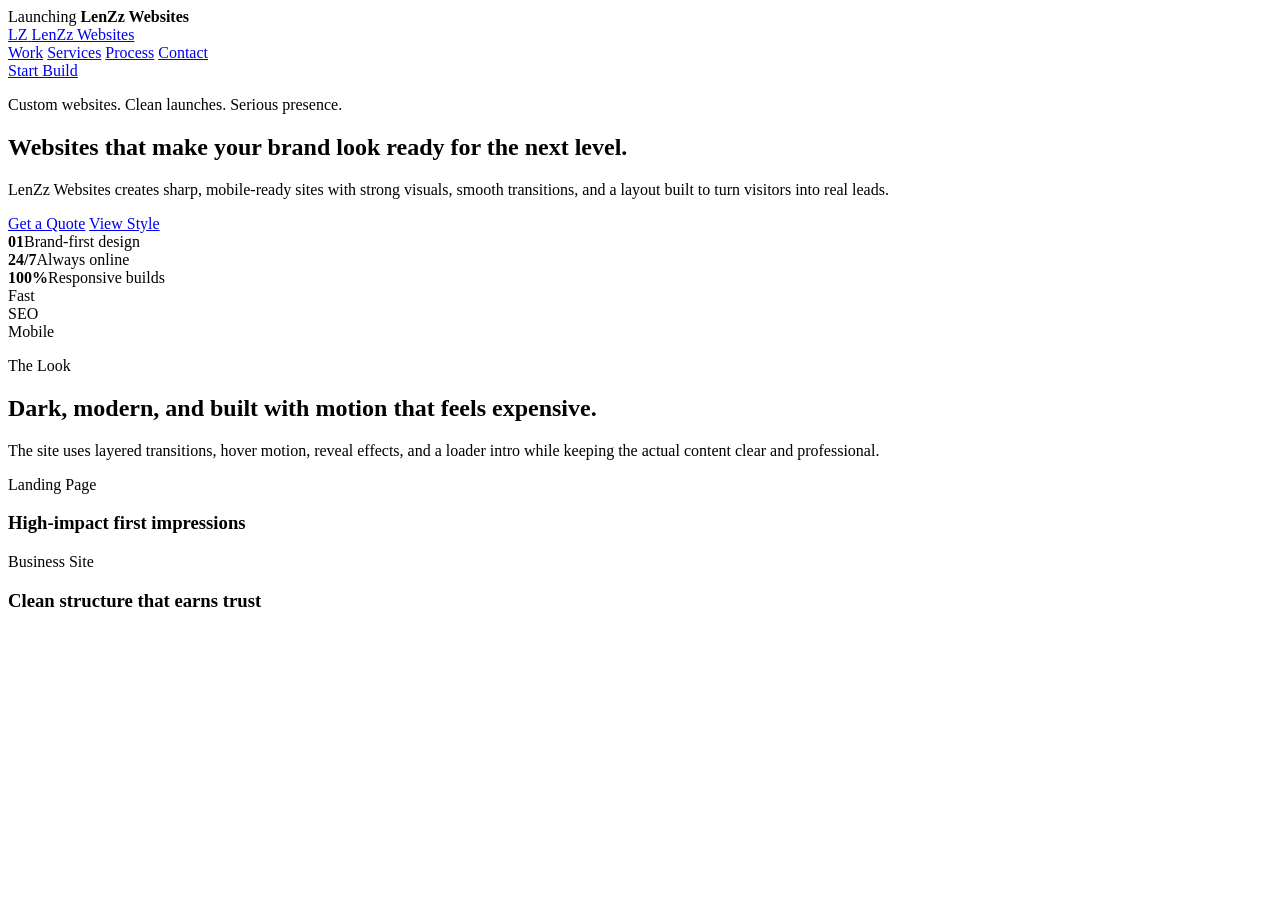
==== index.html @ 794c2bfd "Create index.html" ====
<!doctype html>
<html lang="en">
  <head>
    <meta charset="utf-8">
    <meta name="viewport" content="width=device-width, initial-scale=1">
    <meta name="description" content="LenZz Websites builds fast, polished websites for brands that need a sharper online presence.">
    <title>LenZz Websites</title>
    <link rel="preconnect" href="https://fonts.googleapis.com">
    <link rel="preconnect" href="https://fonts.gstatic.com" crossorigin>
    <link href="https://fonts.googleapis.com/css2?family=Inter:wght@400;500;600;700;800;900&display=swap" rel="stylesheet">
    <link rel="stylesheet" href="styles.css">
  </head>
  <body>
    <div class="loader" aria-label="LenZz Websites loading screen">
      <div class="loader__grid" aria-hidden="true"></div>
      <div class="loader__mark">
        <span class="loader__eyebrow">Launching</span>
        <strong>LenZz Websites</strong>
        <span class="loader__bar"><span></span></span>
      </div>
    </div>

    <header class="site-header">
      <a class="brand" href="#top" aria-label="LenZz Websites home">
        <span class="brand__icon">LZ</span>
        <span>LenZz Websites</span>
      </a>
      <nav class="nav" aria-label="Primary navigation">
        <a href="#work">Work</a>
        <a href="#services">Services</a>
        <a href="#process">Process</a>
        <a href="#contact">Contact</a>
      </nav>
      <a class="header-cta" href="#contact">Start Build</a>
    </header>

    <main id="top">
      <section class="hero">
        <div class="hero__copy reveal">
          <p class="kicker">Custom websites. Clean launches. Serious presence.</p>
          <h1>Websites that make your brand look ready for the next level.</h1>
          <p class="hero__text">
            LenZz Websites creates sharp, mobile-ready sites with strong visuals, smooth transitions,
            and a layout built to turn visitors into real leads.
          </p>
          <div class="hero__actions">
            <a class="button button--primary" href="#contact">Get a Quote</a>
            <a class="button button--ghost" href="#work">View Style</a>
          </div>
          <div class="stats" aria-label="LenZz website highlights">
            <div><strong>01</strong><span>Brand-first design</span></div>
            <div><strong>24/7</strong><span>Always online</span></div>
            <div><strong>100%</strong><span>Responsive builds</span></div>
          </div>
        </div>

        <div class="hero__visual reveal" aria-label="Website dashboard preview">
          <div class="device">
            <div class="device__top">
              <span></span><span></span><span></span>
            </div>
            <div class="screen">
              <div class="screen__nav"></div>
              <div class="screen__hero">
                <div class="pulse-card"></div>
                <div class="pulse-card pulse-card--small"></div>
              </div>
              <div class="screen__rows">
                <span></span><span></span><span></span>
              </div>
            </div>
          </div>
          <div class="floating-chip floating-chip--speed">Fast</div>
          <div class="floating-chip floating-chip--seo">SEO</div>
          <div class="floating-chip floating-chip--mobile">Mobile</div>
        </div>
      </section>

      <section id="work" class="band section-intro reveal">
        <p class="kicker">The Look</p>
        <h2>Dark, modern, and built with motion that feels expensive.</h2>
        <p>
          The site uses layered transitions, hover motion, reveal effects, and a loader intro while
          keeping the actual content clear and professional.
        </p>
      </section>

      <section class="showcase" aria-label="Website style examples">
        <article class="project-card reveal">
          <div class="project-card__media media-one"></div>
          <div>
            <span>Landing Page</span>
            <h3>High-impact first impressions</h3>
          </div>
        </article>
        <article class="project-card reveal">
          <div class="project-card__media media-two"></div>
          <div>
            <span>Business Site</span>
            <h3>Clean structure that earns trust</h3>
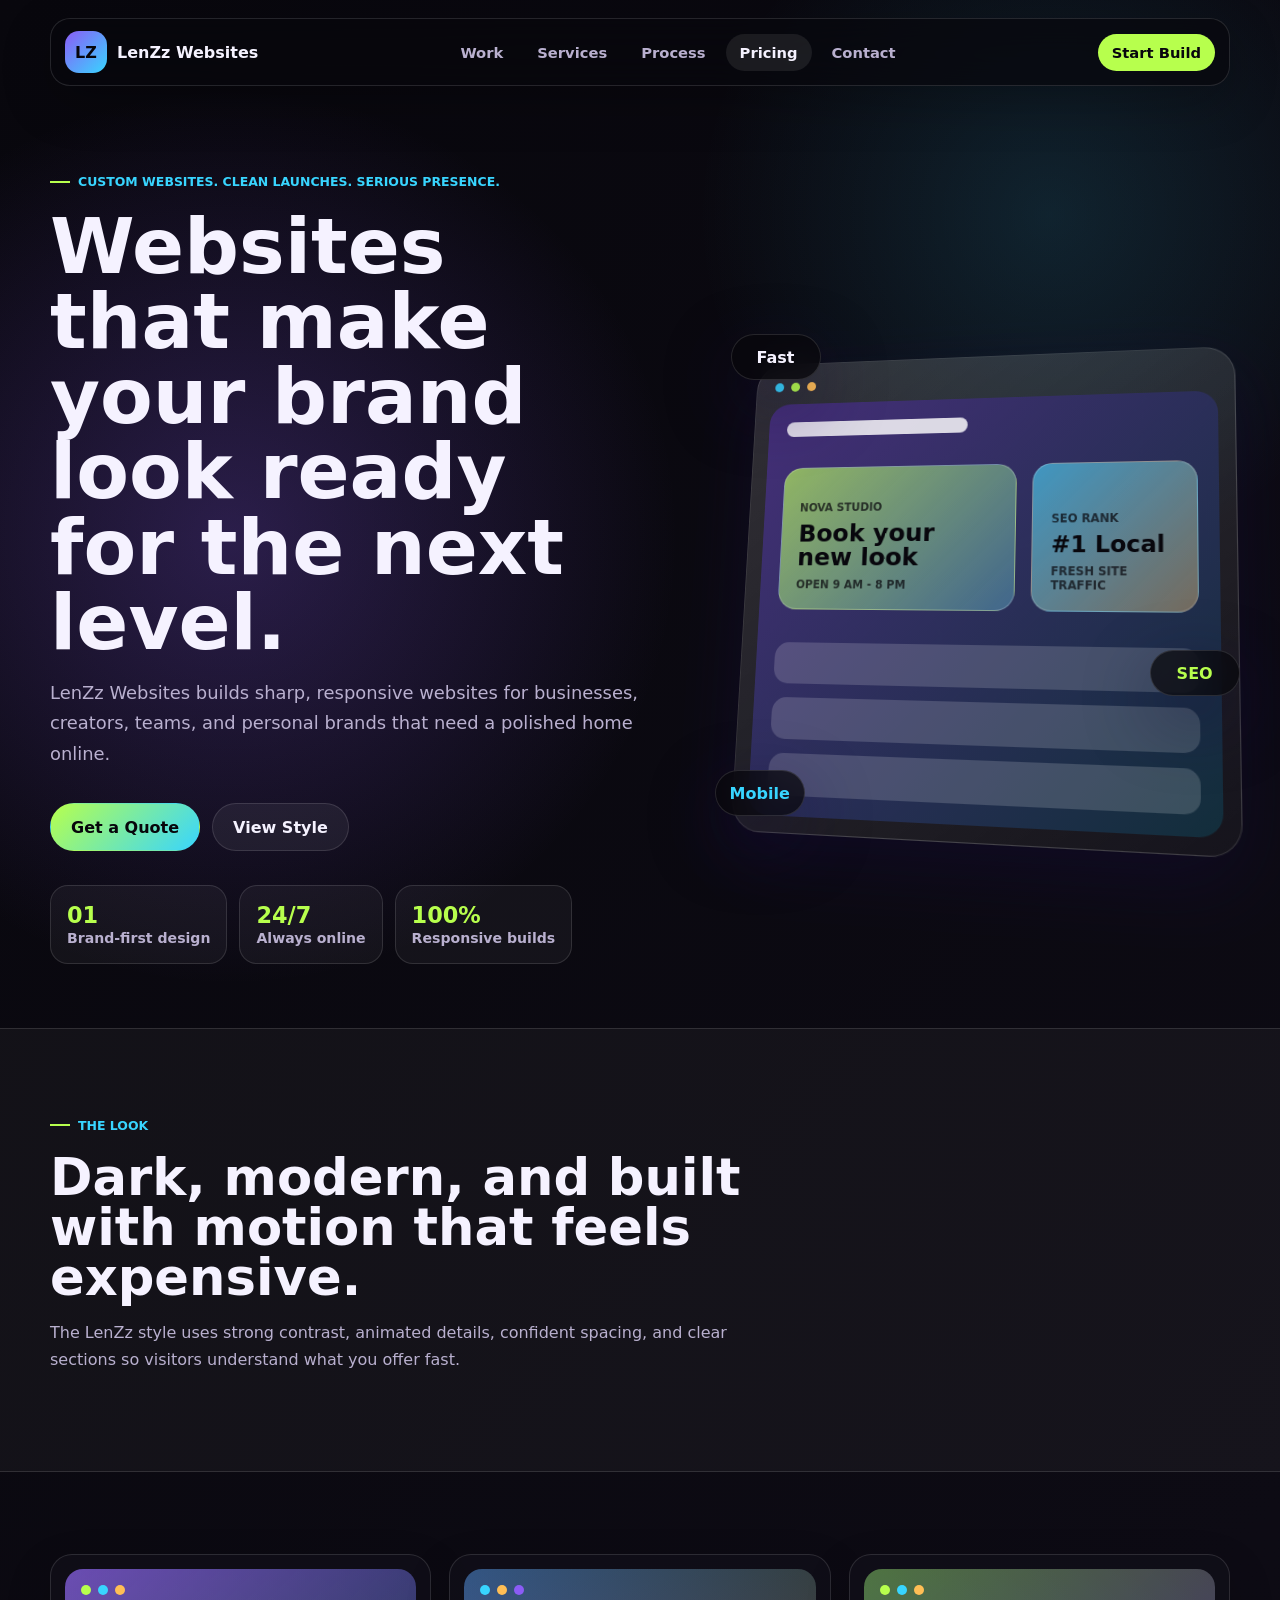
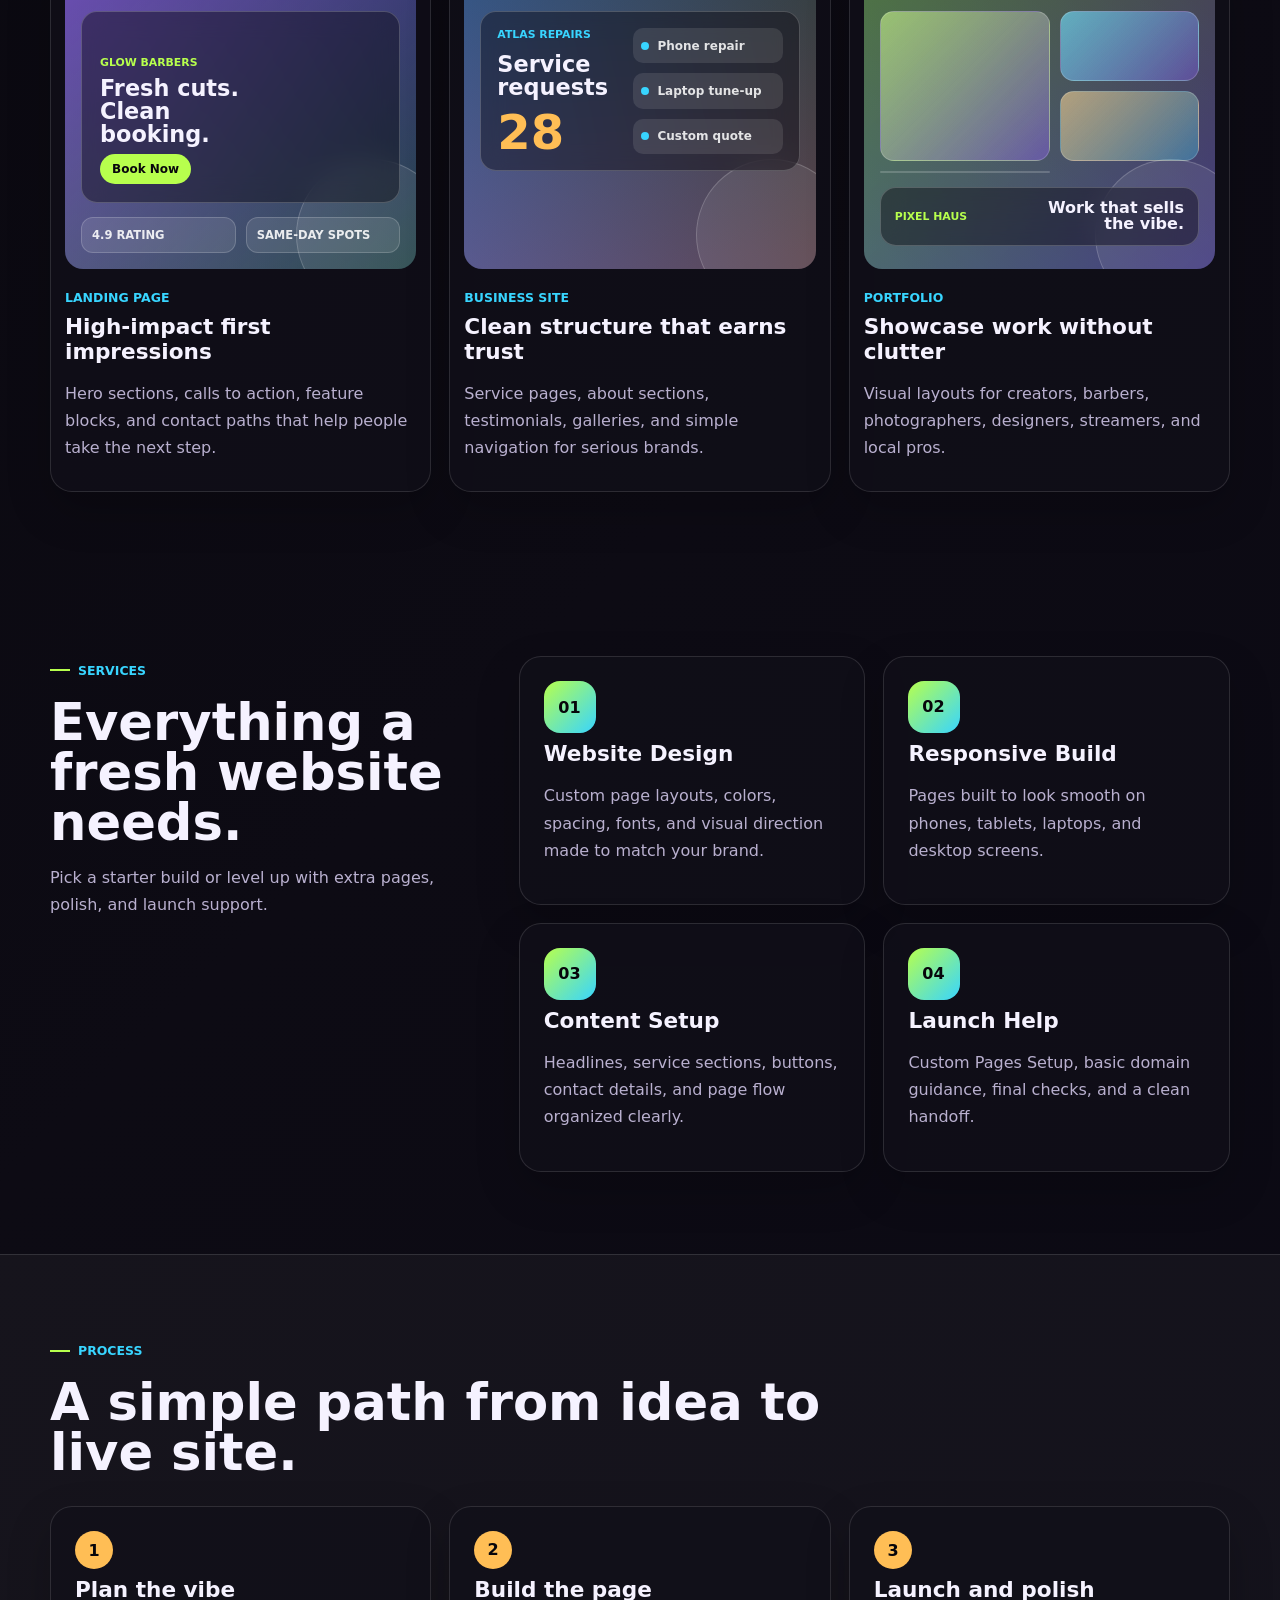
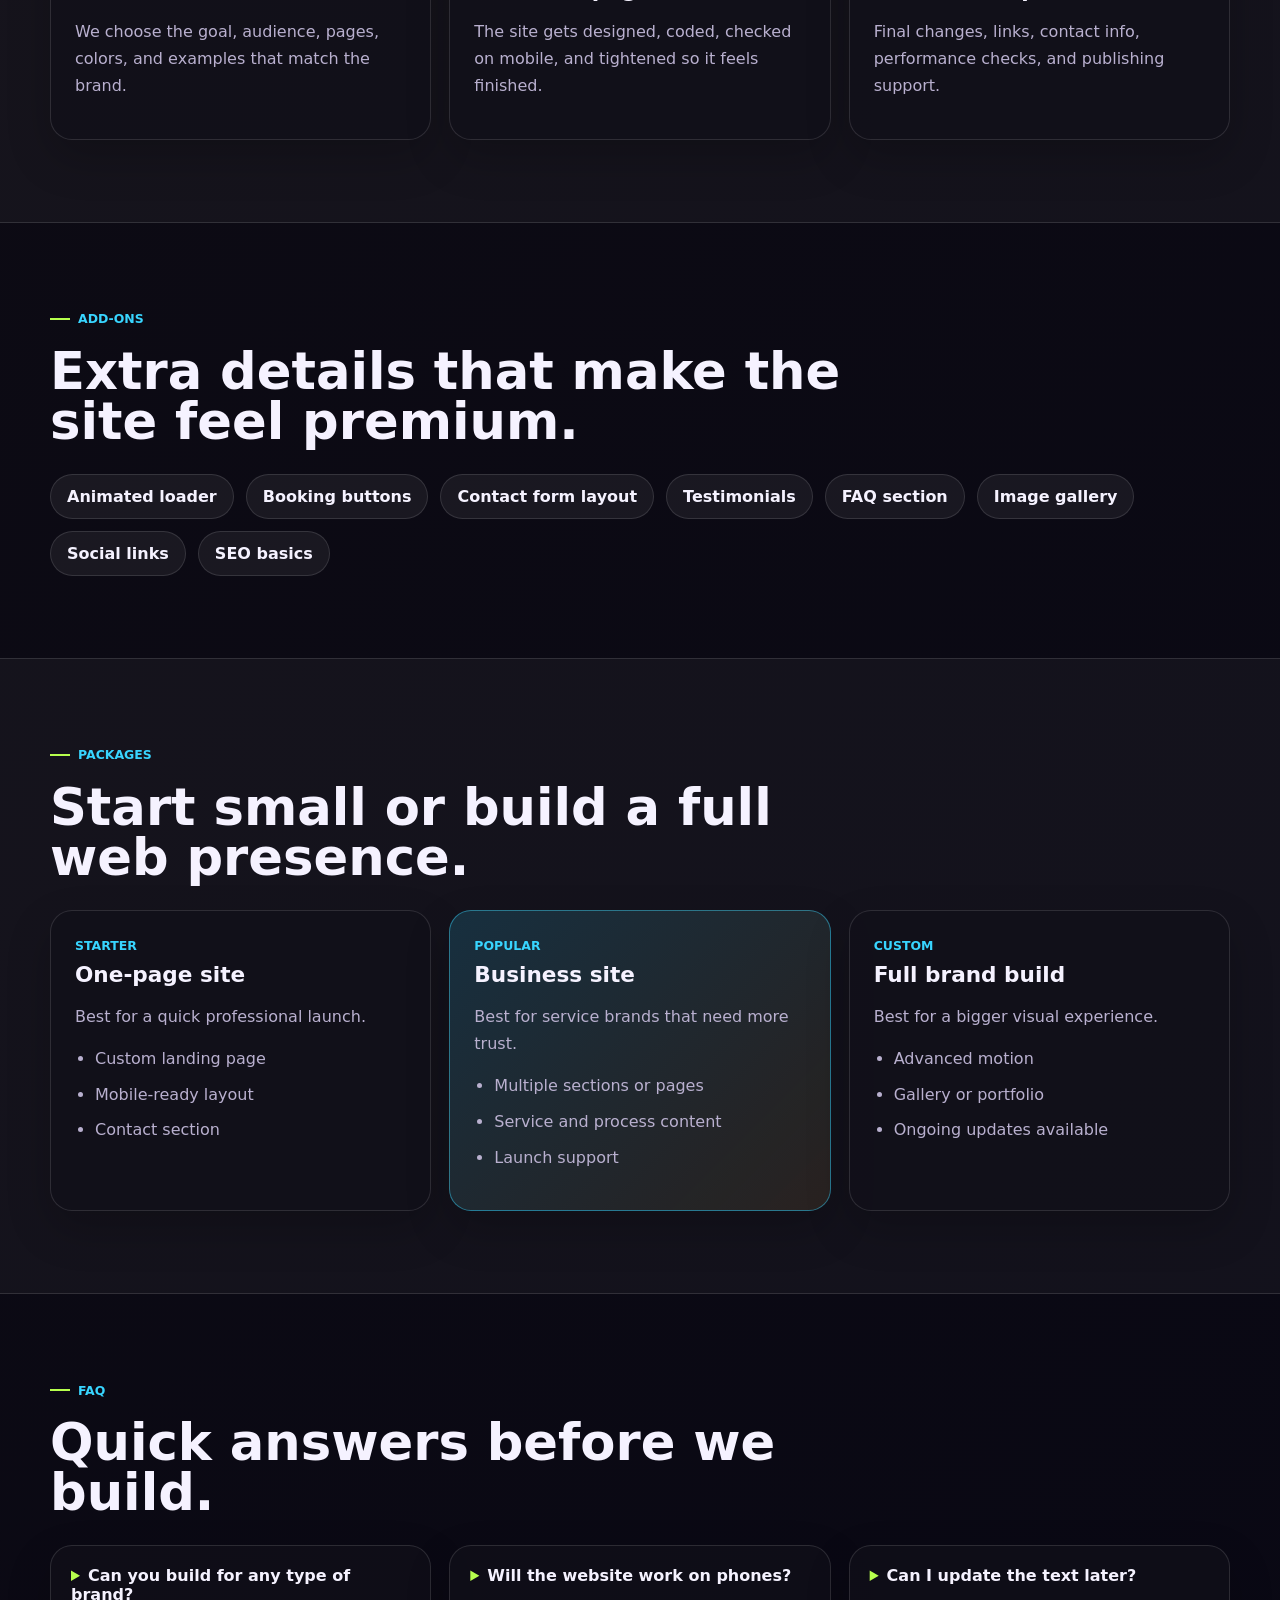
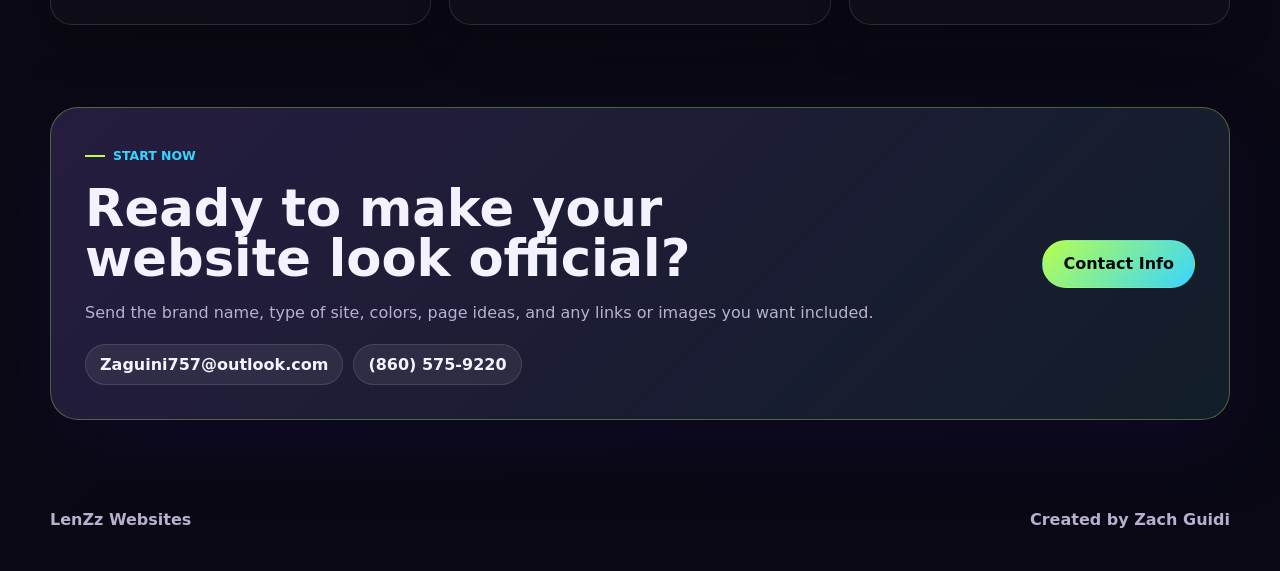
==== commit 120449c5: "Expand website building page" ====
--- a/index.html
+++ b/index.html
@@ -3,8 +3,8 @@
   <head>
     <meta charset="utf-8">
     <meta name="viewport" content="width=device-width, initial-scale=1">
-    <meta name="description" content="LenZz Websites builds fast, polished websites for brands that need a sharper online presence.">
-    <title>LenZz Websites</title>
+    <meta name="description" content="LenZz Websites builds clean, mobile-ready websites for creators, small businesses, and brands that need a stronger online presence.">
+    <title>LenZz Websites | Website Building</title>
     <link rel="preconnect" href="https://fonts.googleapis.com">
     <link rel="preconnect" href="https://fonts.gstatic.com" crossorigin>
     <link href="https://fonts.googleapis.com/css2?family=Inter:wght@400;500;600;700;800;900&display=swap" rel="stylesheet">
@@ -29,9 +29,10 @@
         <a href="#work">Work</a>
         <a href="#services">Services</a>
         <a href="#process">Process</a>
-        <a href="#contact">Contact</a>
+        <a href="#pricing">Pricing</a>
+        <a href="contact.html">Contact</a>
       </nav>
-      <a class="header-cta" href="#contact">Start Build</a>
+      <a class="header-cta" href="contact.html">Start Build</a>
     </header>
 
     <main id="top">
@@ -40,11 +41,11 @@
           <p class="kicker">Custom websites. Clean launches. Serious presence.</p>
           <h1>Websites that make your brand look ready for the next level.</h1>
           <p class="hero__text">
-            LenZz Websites creates sharp, mobile-ready sites with strong visuals, smooth transitions,
-            and a layout built to turn visitors into real leads.
+            LenZz Websites builds sharp, responsive websites for businesses, creators, teams,
+            and personal brands that need a polished home online.
           </p>
           <div class="hero__actions">
-            <a class="button button--primary" href="#contact">Get a Quote</a>
+            <a class="button button--primary" href="contact.html">Get a Quote</a>
             <a class="button button--ghost" href="#work">View Style</a>
           </div>
           <div class="stats" aria-label="LenZz website highlights">
@@ -62,8 +63,16 @@
             <div class="screen">
               <div class="screen__nav"></div>
               <div class="screen__hero">
-                <div class="pulse-card"></div>
-                <div class="pulse-card pulse-card--small"></div>
+                <div class="pulse-card">
+                  <span>Nova Studio</span>
+                  <strong>Book your new look</strong>
+                  <em>Open 9 AM - 8 PM</em>
+                </div>
+                <div class="pulse-card pulse-card--small">
+                  <span>SEO Rank</span>
+                  <strong>#1 Local</strong>
+                  <em>Fresh site traffic</em>
+                </div>
               </div>
               <div class="screen__rows">
                 <span></span><span></span><span></span>
@@ -80,21 +89,231 @@
         <p class="kicker">The Look</p>
         <h2>Dark, modern, and built with motion that feels expensive.</h2>
         <p>
-          The site uses layered transitions, hover motion, reveal effects, and a loader intro while
-          keeping the actual content clear and professional.
+          The LenZz style uses strong contrast, animated details, confident spacing, and clear
+          sections so visitors understand what you offer fast.
         </p>
       </section>
 
       <section class="showcase" aria-label="Website style examples">
         <article class="project-card reveal">
-          <div class="project-card__media media-one"></div>
+          <div class="project-card__media media-one">
+            <div class="mock-browser">
+              <span></span><span></span><span></span>
+            </div>
+            <div class="mock-hero">
+              <small>Glow Barbers</small>
+              <strong>Fresh cuts. Clean booking.</strong>
+              <em>Book Now</em>
+            </div>
+            <div class="mock-stats">
+              <span>4.9 rating</span>
+              <span>Same-day spots</span>
+            </div>
+          </div>
           <div>
             <span>Landing Page</span>
             <h3>High-impact first impressions</h3>
+            <p>Hero sections, calls to action, feature blocks, and contact paths that help people take the next step.</p>
           </div>
         </article>
-        <article class="project-card reveal">
-          <div class="project-card__media media-two"></div>
+        <article class="project-card project-card--business reveal">
+          <div class="project-card__media media-two">
+            <div class="mock-browser">
+              <span></span><span></span><span></span>
+            </div>
+            <div class="mock-dashboard">
+              <div>
+                <small>Atlas Repairs</small>
+                <strong>Service requests</strong>
+                <b>28</b>
+              </div>
+              <ul>
+                <li><span></span> Phone repair</li>
+                <li><span></span> Laptop tune-up</li>
+                <li><span></span> Custom quote</li>
+              </ul>
+            </div>
+          </div>
           <div>
             <span>Business Site</span>
             <h3>Clean structure that earns trust</h3>
+            <p>Service pages, about sections, testimonials, galleries, and simple navigation for serious brands.</p>
+          </div>
+        </article>
+        <article class="project-card reveal">
+          <div class="project-card__media media-three">
+            <div class="mock-browser">
+              <span></span><span></span><span></span>
+            </div>
+            <div class="mock-gallery">
+              <div></div>
+              <div></div>
+              <div></div>
+              <div></div>
+            </div>
+            <div class="mock-caption">
+              <small>Pixel Haus</small>
+              <strong>Work that sells the vibe.</strong>
+            </div>
+          </div>
+          <div>
+            <span>Portfolio</span>
+            <h3>Showcase work without clutter</h3>
+            <p>Visual layouts for creators, barbers, photographers, designers, streamers, and local pros.</p>
+          </div>
+        </article>
+      </section>
+
+      <section id="services" class="section-grid">
+        <div class="section-heading reveal">
+          <p class="kicker">Services</p>
+          <h2>Everything a fresh website needs.</h2>
+          <p>Pick a starter build or level up with extra pages, polish, and launch support.</p>
+        </div>
+        <div class="service-grid">
+          <article class="service-card reveal">
+            <span class="service-card__icon">01</span>
+            <h3>Website Design</h3>
+            <p>Custom page layouts, colors, spacing, fonts, and visual direction made to match your brand.</p>
+          </article>
+          <article class="service-card reveal">
+            <span class="service-card__icon">02</span>
+            <h3>Responsive Build</h3>
+            <p>Pages built to look smooth on phones, tablets, laptops, and desktop screens.</p>
+          </article>
+          <article class="service-card reveal">
+            <span class="service-card__icon">03</span>
+            <h3>Content Setup</h3>
+            <p>Headlines, service sections, buttons, contact details, and page flow organized clearly.</p>
+          </article>
+          <article class="service-card reveal">
+            <span class="service-card__icon">04</span>
+            <h3>Launch Help</h3>
+            <p>Custom Pages Setup, basic domain guidance, final checks, and a clean handoff.</p>
+          </article>
+        </div>
+      </section>
+
+      <section id="process" class="process band">
+        <div class="section-heading reveal">
+          <p class="kicker">Process</p>
+          <h2>A simple path from idea to live site.</h2>
+        </div>
+        <div class="timeline">
+          <div class="timeline__item reveal">
+            <span>1</span>
+            <h3>Plan the vibe</h3>
+            <p>We choose the goal, audience, pages, colors, and examples that match the brand.</p>
+          </div>
+          <div class="timeline__item reveal">
+            <span>2</span>
+            <h3>Build the page</h3>
+            <p>The site gets designed, coded, checked on mobile, and tightened so it feels finished.</p>
+          </div>
+          <div class="timeline__item reveal">
+            <span>3</span>
+            <h3>Launch and polish</h3>
+            <p>Final changes, links, contact info, performance checks, and publishing support.</p>
+          </div>
+        </div>
+      </section>
+
+      <section class="addons">
+        <div class="section-heading reveal">
+          <p class="kicker">Add-ons</p>
+          <h2>Extra details that make the site feel premium.</h2>
+        </div>
+        <div class="addon-list reveal">
+          <span>Animated loader</span>
+          <span>Booking buttons</span>
+          <span>Contact form layout</span>
+          <span>Testimonials</span>
+          <span>FAQ section</span>
+          <span>Image gallery</span>
+          <span>Social links</span>
+          <span>SEO basics</span>
+        </div>
+      </section>
+
+      <section id="pricing" class="pricing band">
+        <div class="section-heading reveal">
+          <p class="kicker">Packages</p>
+          <h2>Start small or build a full web presence.</h2>
+        </div>
+        <div class="price-grid">
+          <article class="price-card reveal">
+            <span>Starter</span>
+            <h3>One-page site</h3>
+            <p>Best for a quick professional launch.</p>
+            <ul>
+              <li>Custom landing page</li>
+              <li>Mobile-ready layout</li>
+              <li>Contact section</li>
+            </ul>
+          </article>
+          <article class="price-card price-card--featured reveal">
+            <span>Popular</span>
+            <h3>Business site</h3>
+            <p>Best for service brands that need more trust.</p>
+            <ul>
+              <li>Multiple sections or pages</li>
+              <li>Service and process content</li>
+              <li>Launch support</li>
+            </ul>
+          </article>
+          <article class="price-card reveal">
+            <span>Custom</span>
+            <h3>Full brand build</h3>
+            <p>Best for a bigger visual experience.</p>
+            <ul>
+              <li>Advanced motion</li>
+              <li>Gallery or portfolio</li>
+              <li>Ongoing updates available</li>
+            </ul>
+          </article>
+        </div>
+      </section>
+
+      <section class="faq">
+        <div class="section-heading reveal">
+          <p class="kicker">FAQ</p>
+          <h2>Quick answers before we build.</h2>
+        </div>
+        <div class="faq-grid">
+          <details class="reveal">
+            <summary>Can you build for any type of brand?</summary>
+            <p>Yes. The layout can fit local businesses, creators, portfolios, events, personal brands, and online services.</p>
+          </details>
+          <details class="reveal">
+            <summary>Will the website work on phones?</summary>
+            <p>Yes. Every build is designed to resize cleanly and stay readable on smaller screens.</p>
+          </details>
+          <details class="reveal">
+            <summary>Can I update the text later?</summary>
+            <p>Yes. The files are simple HTML, CSS, and JavaScript, so future edits can be made without a heavy setup.</p>
+          </details>
+        </div>
+      </section>
+
+      <section id="contact" class="contact reveal">
+        <div>
+          <p class="kicker">Start Now</p>
+          <h2>Ready to make your website look official?</h2>
+          <p>Send the brand name, type of site, colors, page ideas, and any links or images you want included.</p>
+          <div class="contact-links" aria-label="LenZz Websites contact details">
+            <a href="mailto:Zaguini757@outlook.com">Zaguini757@outlook.com</a>
+            <a href="tel:+18605759220">(860) 575-9220</a>
+          </div>
+        </div>
+        <a class="button button--primary" href="contact.html">Contact Info</a>
+      </section>
+    </main>
+
+    <footer class="site-footer">
+      <span>LenZz Websites</span>
+      <span>Created by Zach Guidi</span>
+    </footer>
+
+    <script src="script.js"></script>
+  </body>
+</html>
--- a/styles.css
+++ b/styles.css
@@ -0,0 +1,1158 @@
+:root {
+  --bg: #08070d;
+  --panel: #11101a;
+  --panel-2: #171526;
+  --text: #f5f2ff;
+  --muted: #b9b0cf;
+  --violet: #8b5cf6;
+  --purple: #5b21b6;
+  --cyan: #38d5ff;
+  --lime: #b7ff4d;
+  --amber: #ffbe55;
+  --line: rgba(255, 255, 255, 0.12);
+  --shadow: 0 24px 70px rgba(20, 10, 55, 0.45);
+}
+
+* {
+  box-sizing: border-box;
+}
+
+html {
+  scroll-behavior: smooth;
+}
+
+body {
+  margin: 0;
+  min-height: 100vh;
+  color: var(--text);
+  font-family: Inter, system-ui, -apple-system, BlinkMacSystemFont, "Segoe UI", sans-serif;
+  background:
+    radial-gradient(circle at 18% 10%, rgba(139, 92, 246, 0.26), transparent 28rem),
+    radial-gradient(circle at 82% 4%, rgba(56, 213, 255, 0.13), transparent 22rem),
+    linear-gradient(135deg, #08070d 0%, #0d0b14 42%, #090814 100%);
+  overflow-x: hidden;
+}
+
+body.is-loading {
+  overflow: hidden;
+}
+
+a {
+  color: inherit;
+  text-decoration: none;
+}
+
+p {
+  color: var(--muted);
+  line-height: 1.7;
+}
+
+.loader {
+  position: fixed;
+  inset: 0;
+  z-index: 99;
+  display: grid;
+  place-items: center;
+  background: #07060b;
+  transition: opacity 700ms ease, visibility 700ms ease;
+}
+
+.loader.is-hidden {
+  opacity: 0;
+  visibility: hidden;
+}
+
+.loader__grid {
+  position: absolute;
+  inset: 0;
+  background-image:
+    linear-gradient(rgba(255, 255, 255, 0.045) 1px, transparent 1px),
+    linear-gradient(90deg, rgba(255, 255, 255, 0.045) 1px, transparent 1px);
+  background-size: 54px 54px;
+  mask-image: radial-gradient(circle, black, transparent 70%);
+  animation: grid-drift 2.4s linear infinite;
+}
+
+.loader__mark {
+  position: relative;
+  width: min(86vw, 480px);
+  padding: 34px;
+  border: 1px solid var(--line);
+  border-radius: 18px;
+  background: rgba(17, 16, 26, 0.78);
+  box-shadow: var(--shadow);
+  backdrop-filter: blur(18px);
+}
+
+.loader__mark strong {
+  display: block;
+  font-size: clamp(2rem, 8vw, 4.5rem);
+  line-height: 0.95;
+}
+
+.loader__bar {
+  display: block;
+  height: 8px;
+  margin-top: 28px;
+  overflow: hidden;
+  border-radius: 999px;
+  background: rgba(255, 255, 255, 0.1);
+}
+
+.loader__bar span {
+  display: block;
+  width: 42%;
+  height: 100%;
+  border-radius: inherit;
+  background: linear-gradient(90deg, var(--cyan), var(--lime));
+  animation: load-sweep 1.1s ease-in-out infinite alternate;
+}
+
+.loader__eyebrow,
+.kicker {
+  display: inline-flex;
+  align-items: center;
+  gap: 8px;
+  margin: 0 0 16px;
+  color: var(--cyan);
+  font-size: 0.78rem;
+  font-weight: 800;
+  letter-spacing: 0;
+  text-transform: uppercase;
+}
+
+.loader__eyebrow::before,
+.kicker::before {
+  content: "";
+  width: 20px;
+  height: 2px;
+  background: var(--lime);
+}
+
+.site-header {
+  position: sticky;
+  top: 0;
+  z-index: 20;
+  display: flex;
+  align-items: center;
+  justify-content: space-between;
+  gap: 24px;
+  width: min(1180px, calc(100% - 36px));
+  margin: 18px auto 0;
+  padding: 12px 14px;
+  border: 1px solid var(--line);
+  border-radius: 20px;
+  background: rgba(8, 7, 13, 0.72);
+  box-shadow: 0 16px 50px rgba(0, 0, 0, 0.24);
+  backdrop-filter: blur(18px);
+}
+
+.brand,
+.nav,
+.hero__actions,
+.stats,
+.site-footer {
+  display: flex;
+  align-items: center;
+}
+
+.brand {
+  gap: 10px;
+  font-weight: 900;
+}
+
+.brand__icon {
+  display: grid;
+  width: 42px;
+  height: 42px;
+  place-items: center;
+  border-radius: 14px;
+  background: linear-gradient(135deg, var(--violet), var(--cyan));
+  color: #07060b;
+}
+
+.nav {
+  gap: 6px;
+}
+
+.nav a,
+.header-cta {
+  border-radius: 999px;
+  padding: 10px 14px;
+  color: var(--muted);
+  font-size: 0.92rem;
+  font-weight: 800;
+}
+
+.nav a:hover,
+.nav a.is-active {
+  color: var(--text);
+  background: rgba(255, 255, 255, 0.08);
+}
+
+.header-cta {
+  color: #08070d;
+  background: var(--lime);
+}
+
+.hero {
+  display: grid;
+  grid-template-columns: minmax(0, 1fr) minmax(320px, 0.85fr);
+  gap: clamp(28px, 6vw, 78px);
+  align-items: center;
+  width: min(1180px, calc(100% - 36px));
+  min-height: calc(100vh - 92px);
+  margin: 0 auto;
+  padding: 82px 0 64px;
+}
+
+.hero h1,
+.section-heading h2,
+.section-intro h2,
+.contact h2 {
+  margin: 0;
+  font-size: clamp(2.35rem, 6vw, 5.7rem);
+  line-height: 0.98;
+  letter-spacing: 0;
+}
+
+.hero__text {
+  max-width: 660px;
+  font-size: 1.12rem;
+}
+
+.hero__actions {
+  flex-wrap: wrap;
+  gap: 12px;
+  margin: 34px 0;
+}
+
+.button {
+  display: inline-flex;
+  align-items: center;
+  justify-content: center;
+  min-height: 48px;
+  border: 1px solid var(--line);
+  border-radius: 999px;
+  padding: 0 20px;
+  font-weight: 900;
+  transition: transform 180ms ease, border-color 180ms ease, background 180ms ease;
+}
+
+.button:hover {
+  transform: translateY(-2px);
+}
+
+.button--primary {
+  color: #07060b;
+  border-color: transparent;
+  background: linear-gradient(135deg, var(--lime), var(--cyan));
+}
+
+.button--ghost {
+  background: rgba(255, 255, 255, 0.06);
+}
+
+.stats {
+  flex-wrap: wrap;
+  gap: 12px;
+}
+
+.stats div {
+  min-width: 140px;
+  padding: 16px;
+  border: 1px solid var(--line);
+  border-radius: 18px;
+  background: rgba(255, 255, 255, 0.045);
+}
+
+.stats strong {
+  display: block;
+  color: var(--lime);
+  font-size: 1.4rem;
+}
+
+.stats span {
+  color: var(--muted);
+  font-size: 0.88rem;
+  font-weight: 700;
+}
+
+.hero__visual {
+  position: relative;
+  min-height: 520px;
+  perspective: 900px;
+}
+
+.device {
+  position: absolute;
+  inset: 40px 0 auto auto;
+  width: min(100%, 500px);
+  min-height: 420px;
+  padding: 16px;
+  border: 1px solid var(--line);
+  border-radius: 30px;
+  background: linear-gradient(145deg, rgba(255, 255, 255, 0.16), rgba(255, 255, 255, 0.04));
+  box-shadow: var(--shadow);
+  transform: rotateY(-10deg) rotateX(8deg);
+}
+
+.device__top {
+  display: flex;
+  gap: 8px;
+  padding: 4px 4px 14px;
+}
+
+.device__top span {
+  width: 10px;
+  height: 10px;
+  border-radius: 999px;
+  background: var(--cyan);
+}
+
+.device__top span:nth-child(2) {
+  background: var(--lime);
+}
+
+.device__top span:nth-child(3) {
+  background: var(--amber);
+}
+
+.screen {
+  min-height: 360px;
+  padding: 20px;
+  border-radius: 22px;
+  background:
+    linear-gradient(135deg, rgba(139, 92, 246, 0.46), rgba(56, 213, 255, 0.18)),
+    #0a0910;
+}
+
+.screen__nav {
+  width: 46%;
+  height: 16px;
+  border-radius: 999px;
+  background: rgba(255, 255, 255, 0.82);
+}
+
+.screen__hero {
+  display: grid;
+  grid-template-columns: 1fr 0.65fr;
+  gap: 16px;
+  margin: 34px 0;
+}
+
+.pulse-card {
+  display: flex;
+  flex-direction: column;
+  justify-content: flex-end;
+  gap: 8px;
+  min-height: 150px;
+  padding: 18px;
+  border: 1px solid rgba(255, 255, 255, 0.22);
+  border-radius: 20px;
+  background:
+    linear-gradient(135deg, rgba(183, 255, 77, 0.6), rgba(56, 213, 255, 0.22)),
+    rgba(255, 255, 255, 0.12);
+  animation: pulse 2.8s ease-in-out infinite;
+}
+
+.pulse-card span,
+.pulse-card em {
+  color: rgba(8, 7, 13, 0.72);
+  font-size: 0.72rem;
+  font-style: normal;
+  font-weight: 900;
+  text-transform: uppercase;
+}
+
+.pulse-card strong {
+  max-width: 12ch;
+  color: #08070d;
+  font-size: clamp(1.25rem, 2vw, 1.8rem);
+  line-height: 1;
+}
+
+.pulse-card--small {
+  min-height: auto;
+  align-items: flex-start;
+  background:
+    linear-gradient(135deg, rgba(56, 213, 255, 0.56), rgba(255, 190, 85, 0.3)),
+    rgba(255, 255, 255, 0.12);
+  animation-delay: 320ms;
+}
+
+.pulse-card--small strong {
+  font-size: clamp(1.05rem, 1.8vw, 1.45rem);
+}
+
+.screen__rows {
+  display: grid;
+  gap: 14px;
+}
+
+.screen__rows span {
+  display: block;
+  height: 42px;
+  border-radius: 15px;
+  background: rgba(255, 255, 255, 0.16);
+}
+
+.floating-chip {
+  position: absolute;
+  display: grid;
+  min-width: 90px;
+  min-height: 46px;
+  place-items: center;
+  border: 1px solid var(--line);
+  border-radius: 999px;
+  background: rgba(8, 7, 13, 0.76);
+  box-shadow: var(--shadow);
+  font-weight: 900;
+  backdrop-filter: blur(14px);
+}
+
+.floating-chip--speed {
+  top: 28px;
+  left: 8px;
+}
+
+.floating-chip--seo {
+  right: -10px;
+  bottom: 130px;
+  color: var(--lime);
+}
+
+.floating-chip--mobile {
+  bottom: 10px;
+  left: -8px;
+  color: var(--cyan);
+}
+
+.band {
+  border-block: 1px solid var(--line);
+  background: rgba(255, 255, 255, 0.035);
+}
+
+.section-intro,
+.section-grid,
+.process,
+.addons,
+.pricing,
+.faq,
+.contact,
+.showcase {
+  width: min(1180px, calc(100% - 36px));
+  margin: 0 auto;
+  padding: 82px 0;
+}
+
+.section-intro {
+  width: 100%;
+  padding-inline: max(18px, calc((100vw - 1180px) / 2));
+}
+
+.section-intro h2,
+.section-heading h2,
+.contact h2 {
+  max-width: 820px;
+  font-size: clamp(2rem, 4vw, 4rem);
+}
+
+.section-intro p:last-child,
+.section-heading p {
+  max-width: 680px;
+}
+
+.showcase,
+.service-grid,
+.price-grid,
+.faq-grid {
+  display: grid;
+  grid-template-columns: repeat(3, minmax(0, 1fr));
+  gap: 18px;
+}
+
+.project-card,
+.service-card,
+.price-card,
+.faq details,
+.timeline__item {
+  border: 1px solid var(--line);
+  border-radius: 22px;
+  background: rgba(17, 16, 26, 0.72);
+  box-shadow: 0 18px 45px rgba(0, 0, 0, 0.2);
+  transform-style: preserve-3d;
+  transition: transform 180ms ease, border-color 180ms ease, background 180ms ease;
+}
+
+.project-card:hover,
+.service-card:hover,
+.price-card:hover {
+  border-color: rgba(183, 255, 77, 0.34);
+  background: rgba(23, 21, 38, 0.92);
+}
+
+.project-card--business:hover {
+  border-color: var(--line);
+}
+
+.project-card--business .mock-browser span:first-child {
+  background: var(--cyan);
+}
+
+.project-card--business .mock-browser span:nth-child(2) {
+  background: var(--amber);
+}
+
+.project-card--business .mock-browser span:nth-child(3) {
+  background: var(--violet);
+}
+
+.project-card--business .mock-dashboard small {
+  color: var(--cyan);
+}
+
+.project-card {
+  display: grid;
+  gap: 18px;
+  padding: 14px;
+}
+
+.project-card h3,
+.service-card h3,
+.price-card h3,
+.timeline__item h3 {
+  margin: 8px 0 0;
+  font-size: 1.35rem;
+}
+
+.project-card span,
+.price-card span {
+  color: var(--cyan);
+  font-size: 0.78rem;
+  font-weight: 900;
+  text-transform: uppercase;
+}
+
+.project-card__media {
+  position: relative;
+  display: flex;
+  flex-direction: column;
+  gap: 14px;
+  overflow: hidden;
+  min-height: 300px;
+  padding: 16px;
+  border-radius: 18px;
+  background-color: #14121f;
+  background-image:
+    linear-gradient(135deg, rgba(139, 92, 246, 0.68), rgba(56, 213, 255, 0.18)),
+    linear-gradient(45deg, rgba(183, 255, 77, 0.2), transparent);
+}
+
+.media-two {
+  background-image:
+    linear-gradient(135deg, rgba(56, 213, 255, 0.28), rgba(255, 190, 85, 0.22)),
+    linear-gradient(45deg, rgba(139, 92, 246, 0.45), transparent);
+}
+
+.media-three {
+  background-image:
+    linear-gradient(135deg, rgba(183, 255, 77, 0.34), rgba(139, 92, 246, 0.38)),
+    linear-gradient(45deg, rgba(56, 213, 255, 0.24), transparent);
+}
+
+.project-card__media::after {
+  content: "";
+  position: absolute;
+  right: -32px;
+  bottom: -42px;
+  width: 150px;
+  height: 150px;
+  border: 1px solid rgba(255, 255, 255, 0.18);
+  border-radius: 50%;
+  background: rgba(255, 255, 255, 0.08);
+}
+
+.mock-browser {
+  display: flex;
+  gap: 7px;
+  width: 100%;
+  padding-bottom: 2px;
+}
+
+.mock-browser span {
+  width: 10px;
+  height: 10px;
+  border-radius: 50%;
+  background: var(--lime);
+}
+
+.mock-browser span:nth-child(2) {
+  background: var(--cyan);
+}
+
+.mock-browser span:nth-child(3) {
+  background: var(--amber);
+}
+
+.mock-hero,
+.mock-dashboard,
+.mock-caption {
+  position: relative;
+  z-index: 1;
+  border: 1px solid rgba(255, 255, 255, 0.2);
+  border-radius: 16px;
+  background: rgba(8, 7, 13, 0.42);
+  backdrop-filter: blur(12px);
+}
+
+.mock-hero {
+  display: flex;
+  flex: 1;
+  flex-direction: column;
+  justify-content: flex-end;
+  gap: 8px;
+  min-height: 118px;
+  padding: 18px;
+}
+
+.mock-hero small,
+.mock-dashboard small,
+.mock-caption small {
+  color: var(--lime);
+  font-size: 0.68rem;
+  font-weight: 900;
+  text-transform: uppercase;
+}
+
+.mock-hero strong,
+.mock-dashboard strong,
+.mock-caption strong {
+  max-width: 12ch;
+  color: var(--text);
+  font-size: 1.4rem;
+  line-height: 1.02;
+}
+
+.mock-hero em {
+  width: fit-content;
+  padding: 8px 12px;
+  border-radius: 999px;
+  color: #08070d;
+  background: var(--lime);
+  font-size: 0.75rem;
+  font-style: normal;
+  font-weight: 900;
+}
+
+.mock-stats {
+  position: relative;
+  z-index: 1;
+  display: grid;
+  grid-template-columns: 1fr 1fr;
+  gap: 10px;
+}
+
+.mock-stats span {
+  padding: 10px;
+  border: 1px solid rgba(255, 255, 255, 0.18);
+  border-radius: 12px;
+  color: rgba(255, 255, 255, 0.88);
+  background: rgba(255, 255, 255, 0.1);
+  font-size: 0.72rem;
+}
+
+.mock-dashboard {
+  display: grid;
+  grid-template-columns: 0.9fr 1.1fr;
+  gap: 14px;
+  min-height: 160px;
+  padding: 16px;
+}
+
+.mock-dashboard div {
+  display: flex;
+  flex-direction: column;
+  justify-content: space-between;
+}
+
+.mock-dashboard b {
+  color: var(--amber);
+  font-size: 3rem;
+  line-height: 0.9;
+}
+
+.mock-dashboard ul {
+  display: grid;
+  gap: 10px;
+  margin: 0;
+  padding: 0;
+  list-style: none;
+}
+
+.mock-dashboard li {
+  display: flex;
+  align-items: center;
+  gap: 8px;
+  min-height: 34px;
+  padding: 8px;
+  border-radius: 10px;
+  color: rgba(255, 255, 255, 0.86);
+  background: rgba(255, 255, 255, 0.1);
+  font-size: 0.75rem;
+  font-weight: 800;
+}
+
+.mock-dashboard li span {
+  width: 8px;
+  height: 8px;
+  border-radius: 50%;
+  background: var(--cyan);
+}
+
+.mock-gallery {
+  position: relative;
+  z-index: 1;
+  display: grid;
+  grid-template-columns: 1.1fr 0.9fr;
+  grid-template-rows: repeat(2, 70px);
+  gap: 10px;
+}
+
+.mock-gallery div {
+  border: 1px solid rgba(255, 255, 255, 0.18);
+  border-radius: 14px;
+  background:
+    linear-gradient(135deg, rgba(255, 255, 255, 0.18), transparent),
+    linear-gradient(135deg, rgba(56, 213, 255, 0.55), rgba(139, 92, 246, 0.36));
+}
+
+.mock-gallery div:first-child {
+  grid-row: span 2;
+  background:
+    linear-gradient(135deg, rgba(255, 255, 255, 0.22), transparent),
+    linear-gradient(135deg, rgba(183, 255, 77, 0.45), rgba(139, 92, 246, 0.42));
+}
+
+.mock-gallery div:nth-child(3) {
+  background:
+    linear-gradient(135deg, rgba(255, 255, 255, 0.22), transparent),
+    linear-gradient(135deg, rgba(255, 190, 85, 0.46), rgba(56, 213, 255, 0.32));
+}
+
+.mock-caption {
+  display: flex;
+  align-items: center;
+  justify-content: space-between;
+  gap: 14px;
+  padding: 12px 14px;
+}
+
+.mock-caption strong {
+  max-width: 14ch;
+  font-size: 1rem;
+  text-align: right;
+}
+
+.section-grid {
+  display: grid;
+  grid-template-columns: 0.75fr 1.25fr;
+  gap: 42px;
+  align-items: start;
+}
+
+.service-grid {
+  grid-template-columns: repeat(2, minmax(0, 1fr));
+}
+
+.service-card,
+.price-card,
+.timeline__item {
+  padding: 24px;
+}
+
+.service-card__icon {
+  display: grid;
+  width: 52px;
+  height: 52px;
+  place-items: center;
+  border-radius: 16px;
+  color: #07060b;
+  background: linear-gradient(135deg, var(--lime), var(--cyan));
+  font-weight: 900;
+}
+
+.process,
+.pricing {
+  width: 100%;
+  padding-inline: max(18px, calc((100vw - 1180px) / 2));
+}
+
+.timeline {
+  display: grid;
+  grid-template-columns: repeat(3, minmax(0, 1fr));
+  gap: 18px;
+  margin-top: 28px;
+}
+
+.timeline__item span {
+  display: grid;
+  width: 38px;
+  height: 38px;
+  place-items: center;
+  border-radius: 50%;
+  color: #07060b;
+  background: var(--amber);
+  font-weight: 900;
+}
+
+.addon-list {
+  display: flex;
+  flex-wrap: wrap;
+  gap: 12px;
+  margin-top: 28px;
+}
+
+.addon-list span {
+  padding: 12px 16px;
+  border: 1px solid var(--line);
+  border-radius: 999px;
+  color: var(--text);
+  background: rgba(255, 255, 255, 0.06);
+  font-weight: 800;
+}
+
+.price-grid {
+  margin-top: 28px;
+}
+
+.price-card {
+  min-height: 300px;
+}
+
+.price-card--featured {
+  border-color: rgba(56, 213, 255, 0.46);
+  background:
+    linear-gradient(135deg, rgba(56, 213, 255, 0.16), rgba(255, 190, 85, 0.1)),
+    rgba(17, 16, 26, 0.86);
+}
+
+.price-card--featured:hover {
+  border-color: rgba(56, 213, 255, 0.56);
+}
+
+.price-card ul {
+  display: grid;
+  gap: 10px;
+  padding-left: 20px;
+  color: var(--muted);
+  line-height: 1.6;
+}
+
+.faq-grid {
+  margin-top: 28px;
+}
+
+details {
+  padding: 20px;
+}
+
+summary {
+  cursor: pointer;
+  font-weight: 900;
+}
+
+summary::marker {
+  color: var(--lime);
+}
+
+.contact {
+  display: flex;
+  align-items: center;
+  justify-content: space-between;
+  gap: 28px;
+  margin-bottom: 64px;
+  padding: 34px;
+  border: 1px solid rgba(183, 255, 77, 0.32);
+  border-radius: 28px;
+  background:
+    linear-gradient(135deg, rgba(139, 92, 246, 0.18), rgba(56, 213, 255, 0.08)),
+    rgba(17, 16, 26, 0.84);
+  box-shadow: var(--shadow);
+}
+
+.contact-links {
+  display: flex;
+  flex-wrap: wrap;
+  gap: 10px;
+  margin-top: 18px;
+}
+
+.contact-links a,
+.contact-links span,
+.contact-method {
+  border: 1px solid var(--line);
+  color: var(--text);
+  background: rgba(255, 255, 255, 0.07);
+}
+
+.contact-links a,
+.contact-links span {
+  padding: 10px 14px;
+  border-radius: 999px;
+  font-weight: 900;
+}
+
+.contact-page {
+  display: grid;
+  grid-template-columns: minmax(0, 0.9fr) minmax(320px, 1fr);
+  gap: clamp(28px, 6vw, 78px);
+  align-items: center;
+  width: min(1180px, calc(100% - 36px));
+  min-height: calc(100vh - 142px);
+  margin: 0 auto;
+  padding: 92px 0 72px;
+}
+
+.contact-page h1 {
+  margin: 0;
+  max-width: 720px;
+  font-size: clamp(2.6rem, 6vw, 5.8rem);
+  line-height: 0.96;
+}
+
+.contact-page__copy p:last-child {
+  max-width: 620px;
+  font-size: 1.08rem;
+}
+
+.contact-panel {
+  display: grid;
+  gap: 16px;
+  padding: 18px;
+  border: 1px solid rgba(183, 255, 77, 0.28);
+  border-radius: 28px;
+  background:
+    linear-gradient(135deg, rgba(139, 92, 246, 0.18), rgba(56, 213, 255, 0.08)),
+    rgba(17, 16, 26, 0.78);
+  box-shadow: var(--shadow);
+}
+
+.contact-method {
+  display: grid;
+  gap: 8px;
+  padding: 22px;
+  border-radius: 20px;
+  transition: transform 180ms ease, border-color 180ms ease, background 180ms ease;
+}
+
+.contact-method:hover {
+  border-color: rgba(183, 255, 77, 0.44);
+  background: rgba(255, 255, 255, 0.1);
+  transform: translateY(-3px);
+}
+
+.contact-method span {
+  color: var(--cyan);
+  font-size: 0.78rem;
+  font-weight: 900;
+  text-transform: uppercase;
+}
+
+.contact-method strong {
+  overflow-wrap: anywhere;
+  font-size: clamp(1.35rem, 3vw, 2rem);
+}
+
+.contact-method em {
+  color: var(--muted);
+  font-style: normal;
+  font-weight: 800;
+}
+
+.contact-note {
+  padding: 22px;
+  border: 1px solid var(--line);
+  border-radius: 20px;
+  background: rgba(8, 7, 13, 0.42);
+}
+
+.contact-note h2 {
+  margin: 0 0 12px;
+}
+
+.contact-note ul {
+  display: grid;
+  gap: 10px;
+  margin: 0;
+  padding-left: 20px;
+  color: var(--muted);
+  line-height: 1.6;
+}
+
+.site-footer {
+  justify-content: space-between;
+  gap: 18px;
+  width: min(1180px, calc(100% - 36px));
+  margin: 0 auto;
+  padding: 26px 0 42px;
+  color: var(--muted);
+  font-weight: 800;
+}
+
+.reveal {
+  opacity: 0;
+  transform: translateY(22px);
+  transition: opacity 700ms ease, transform 700ms ease;
+}
+
+.reveal.is-visible {
+  opacity: 1;
+  transform: translateY(0);
+}
+
+@keyframes grid-drift {
+  to {
+    background-position: 54px 54px;
+  }
+}
+
+@keyframes load-sweep {
+  from {
+    transform: translateX(0);
+  }
+
+  to {
+    transform: translateX(140%);
+  }
+}
+
+@keyframes pulse {
+  50% {
+    transform: translateY(-8px);
+    filter: saturate(1.4);
+  }
+}
+
+@media (max-width: 900px) {
+  .site-header {
+    align-items: stretch;
+    flex-wrap: wrap;
+  }
+
+  .nav {
+    order: 3;
+    width: 100%;
+    overflow-x: auto;
+    padding-bottom: 2px;
+  }
+
+  .hero,
+  .section-grid,
+  .contact-page {
+    grid-template-columns: 1fr;
+  }
+
+  .hero {
+    padding-top: 58px;
+  }
+
+  .hero__visual {
+    min-height: 440px;
+  }
+
+  .device {
+    inset: 20px auto auto 0;
+  }
+
+  .showcase,
+  .price-grid,
+  .timeline,
+  .faq-grid {
+    grid-template-columns: 1fr;
+  }
+
+  .contact {
+    align-items: flex-start;
+    flex-direction: column;
+  }
+
+  .contact-page {
+    min-height: auto;
+    padding-top: 62px;
+  }
+}
+
+@media (max-width: 620px) {
+  .site-header,
+  .hero,
+  .section-intro,
+  .section-grid,
+  .process,
+  .addons,
+  .pricing,
+  .faq,
+  .contact,
+  .contact-page,
+  .showcase,
+  .site-footer {
+    width: min(100% - 24px, 1180px);
+  }
+
+  .site-header {
+    margin-top: 12px;
+  }
+
+  .brand span:last-child {
+    display: none;
+  }
+
+  .header-cta {
+    margin-left: auto;
+  }
+
+  .nav a {
+    padding-inline: 12px;
+  }
+
+  .hero h1 {
+    font-size: 2.55rem;
+  }
+
+  .service-grid {
+    grid-template-columns: 1fr;
+  }
+
+  .hero__visual {
+    min-height: 360px;
+  }
+
+  .device {
+    min-height: 330px;
+    transform: none;
+  }
+
+  .screen {
+    min-height: 270px;
+  }
+
+  .screen__hero {
+    grid-template-columns: 1fr;
+    margin: 24px 0;
+  }
+
+  .pulse-card {
+    min-height: 95px;
+  }
+
+  .floating-chip--seo {
+    right: 4px;
+    bottom: 76px;
+  }
+
+  .floating-chip--mobile {
+    left: auto;
+    right: 4px;
+    bottom: -18px;
+  }
+}
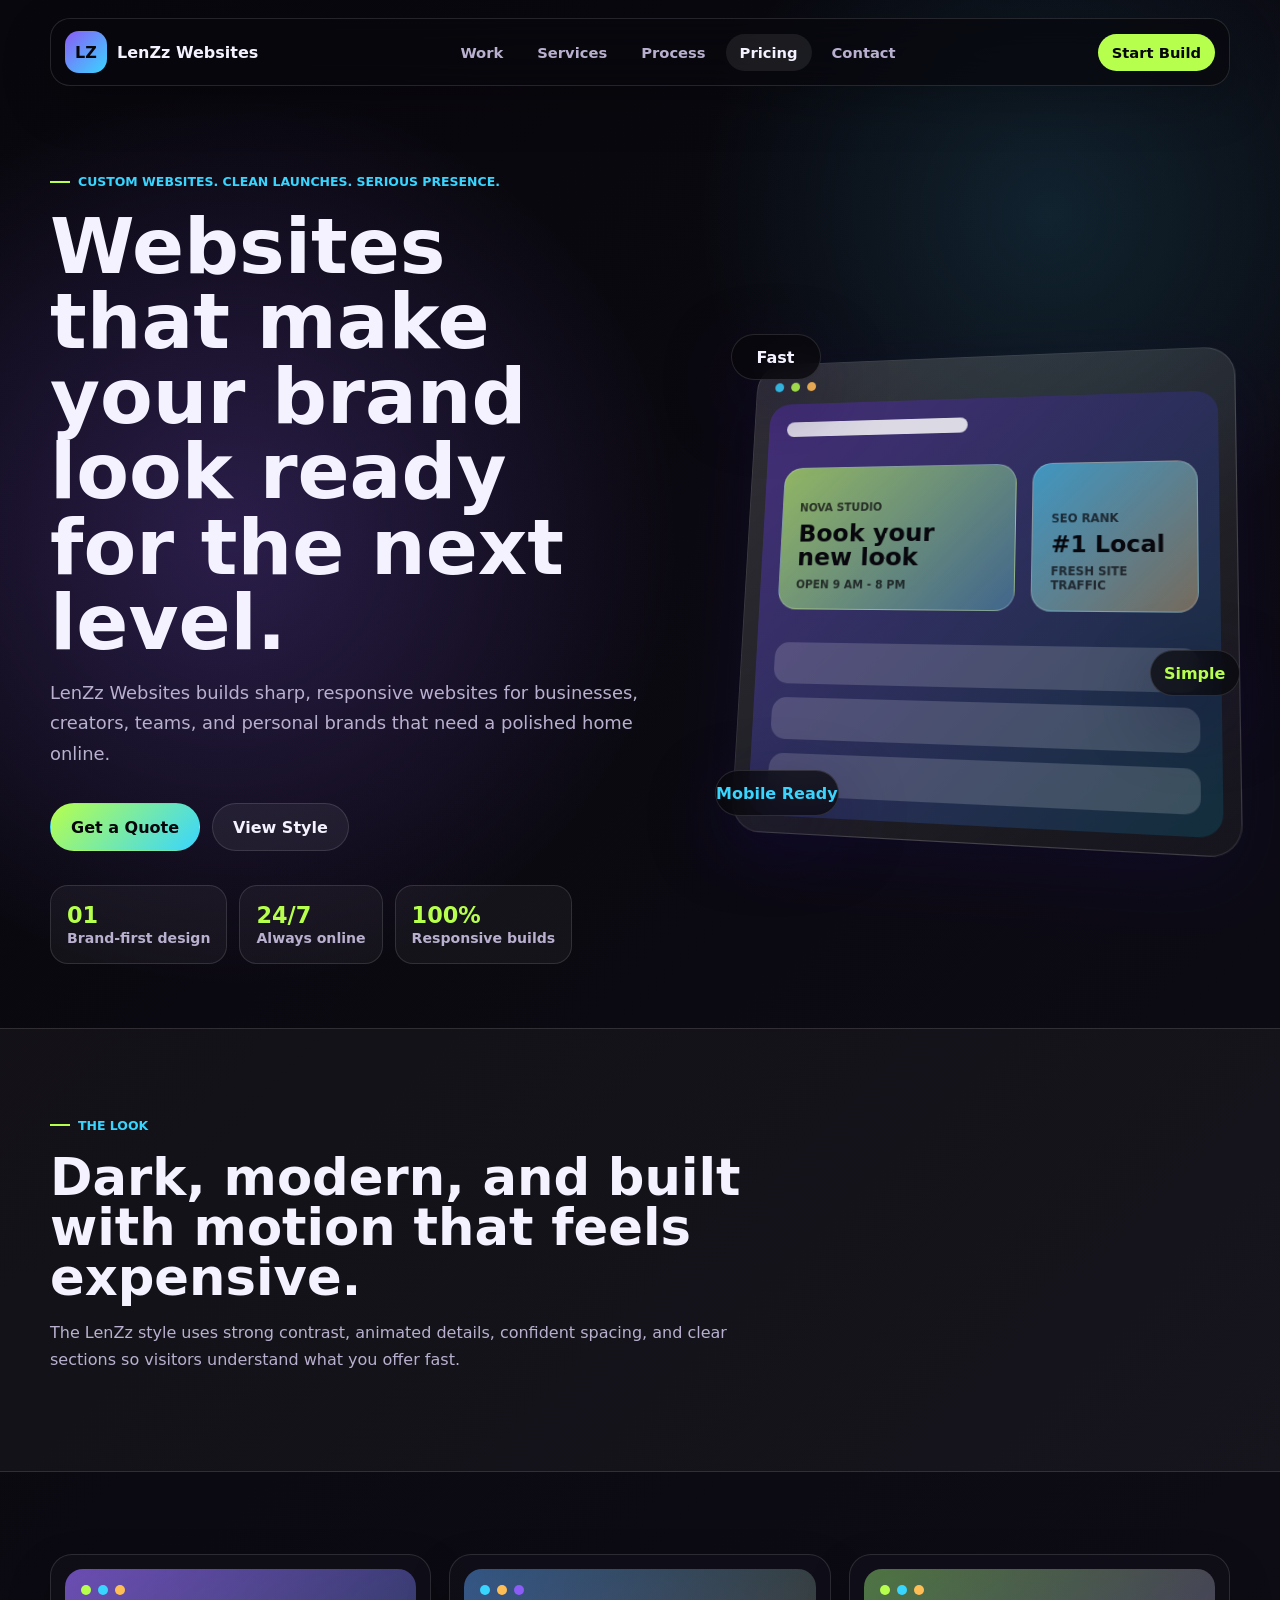
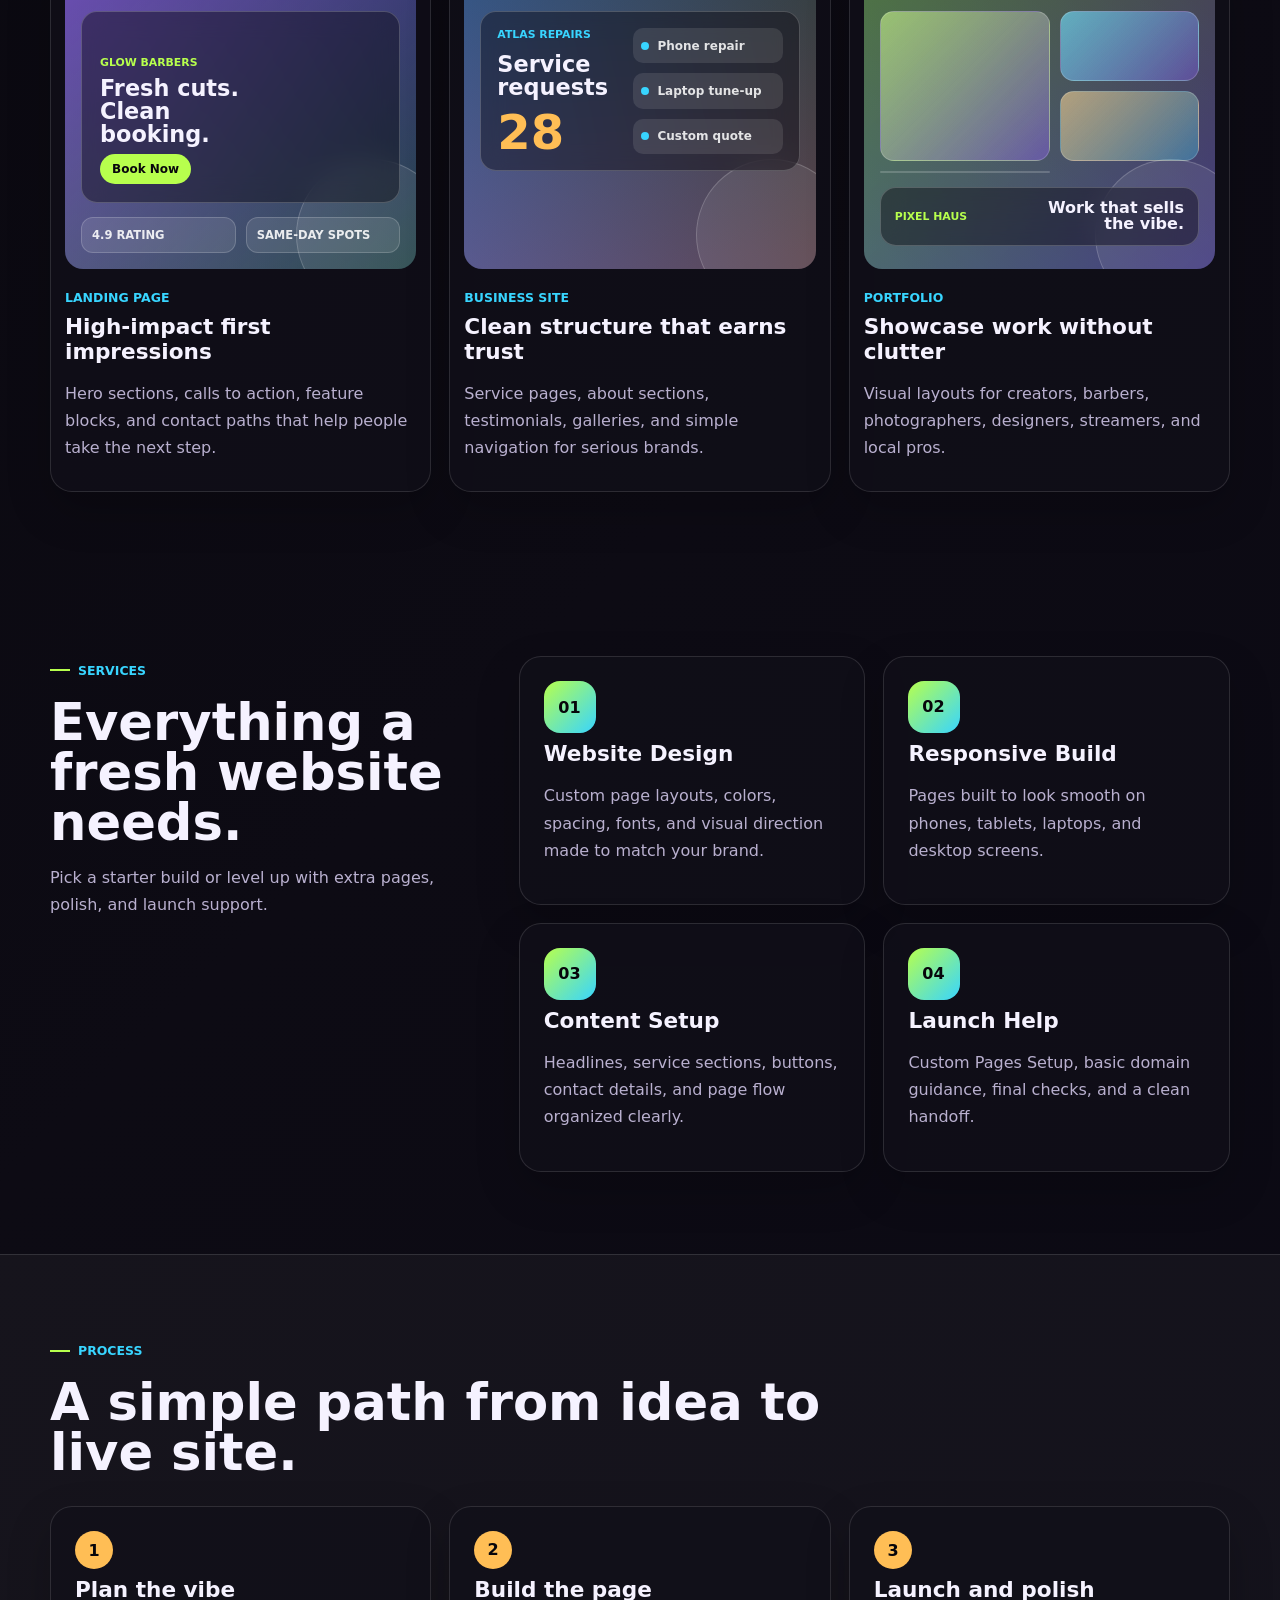
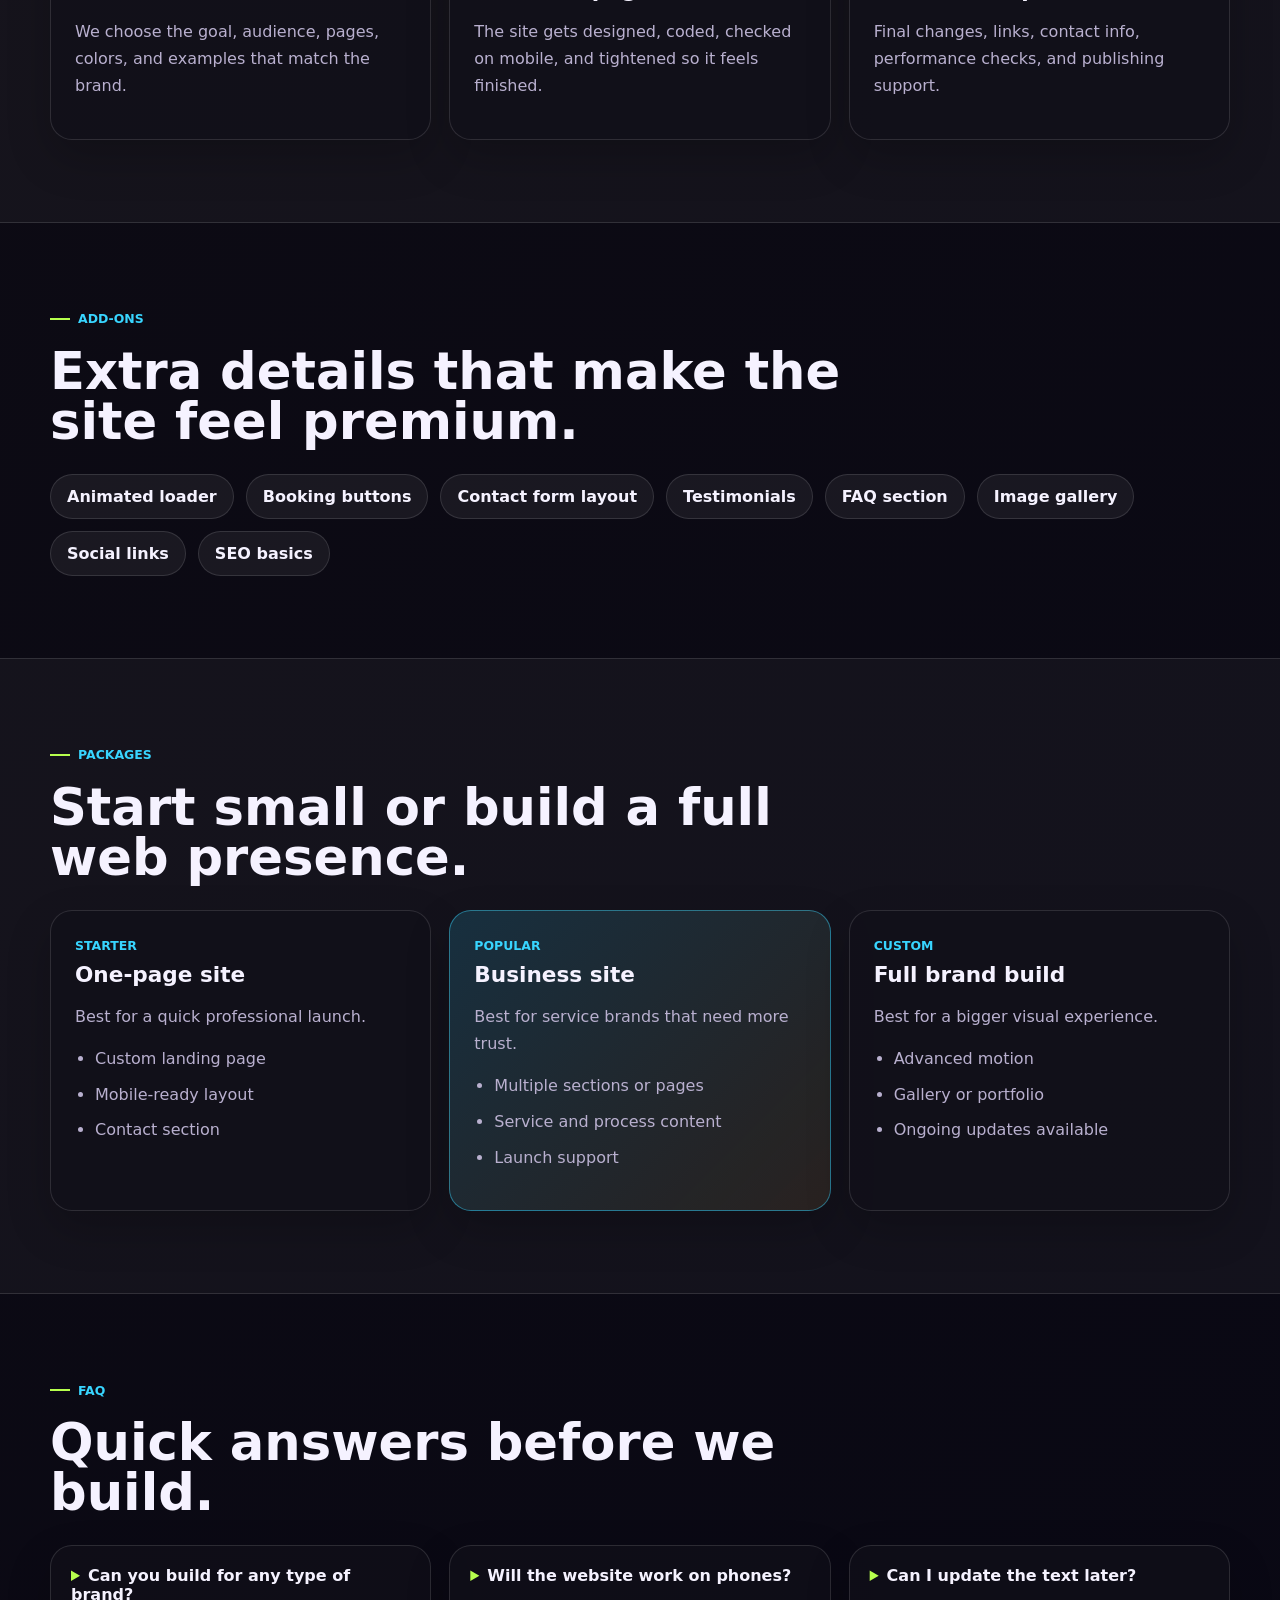
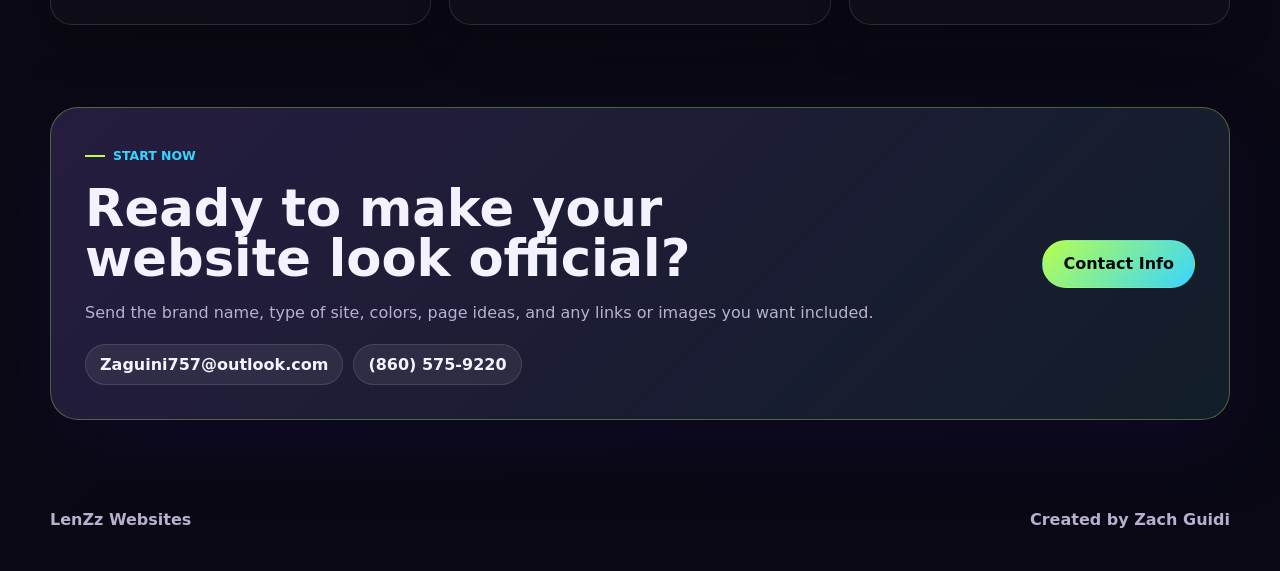
==== commit 4f392f53: "Update index.html" ====
--- a/index.html
+++ b/index.html
@@ -80,8 +80,8 @@
             </div>
           </div>
           <div class="floating-chip floating-chip--speed">Fast</div>
-          <div class="floating-chip floating-chip--seo">SEO</div>
-          <div class="floating-chip floating-chip--mobile">Mobile</div>
+          <div class="floating-chip floating-chip--seo">Simple</div>
+          <div class="floating-chip floating-chip--mobile">Mobile Ready</div>
         </div>
       </section>
 
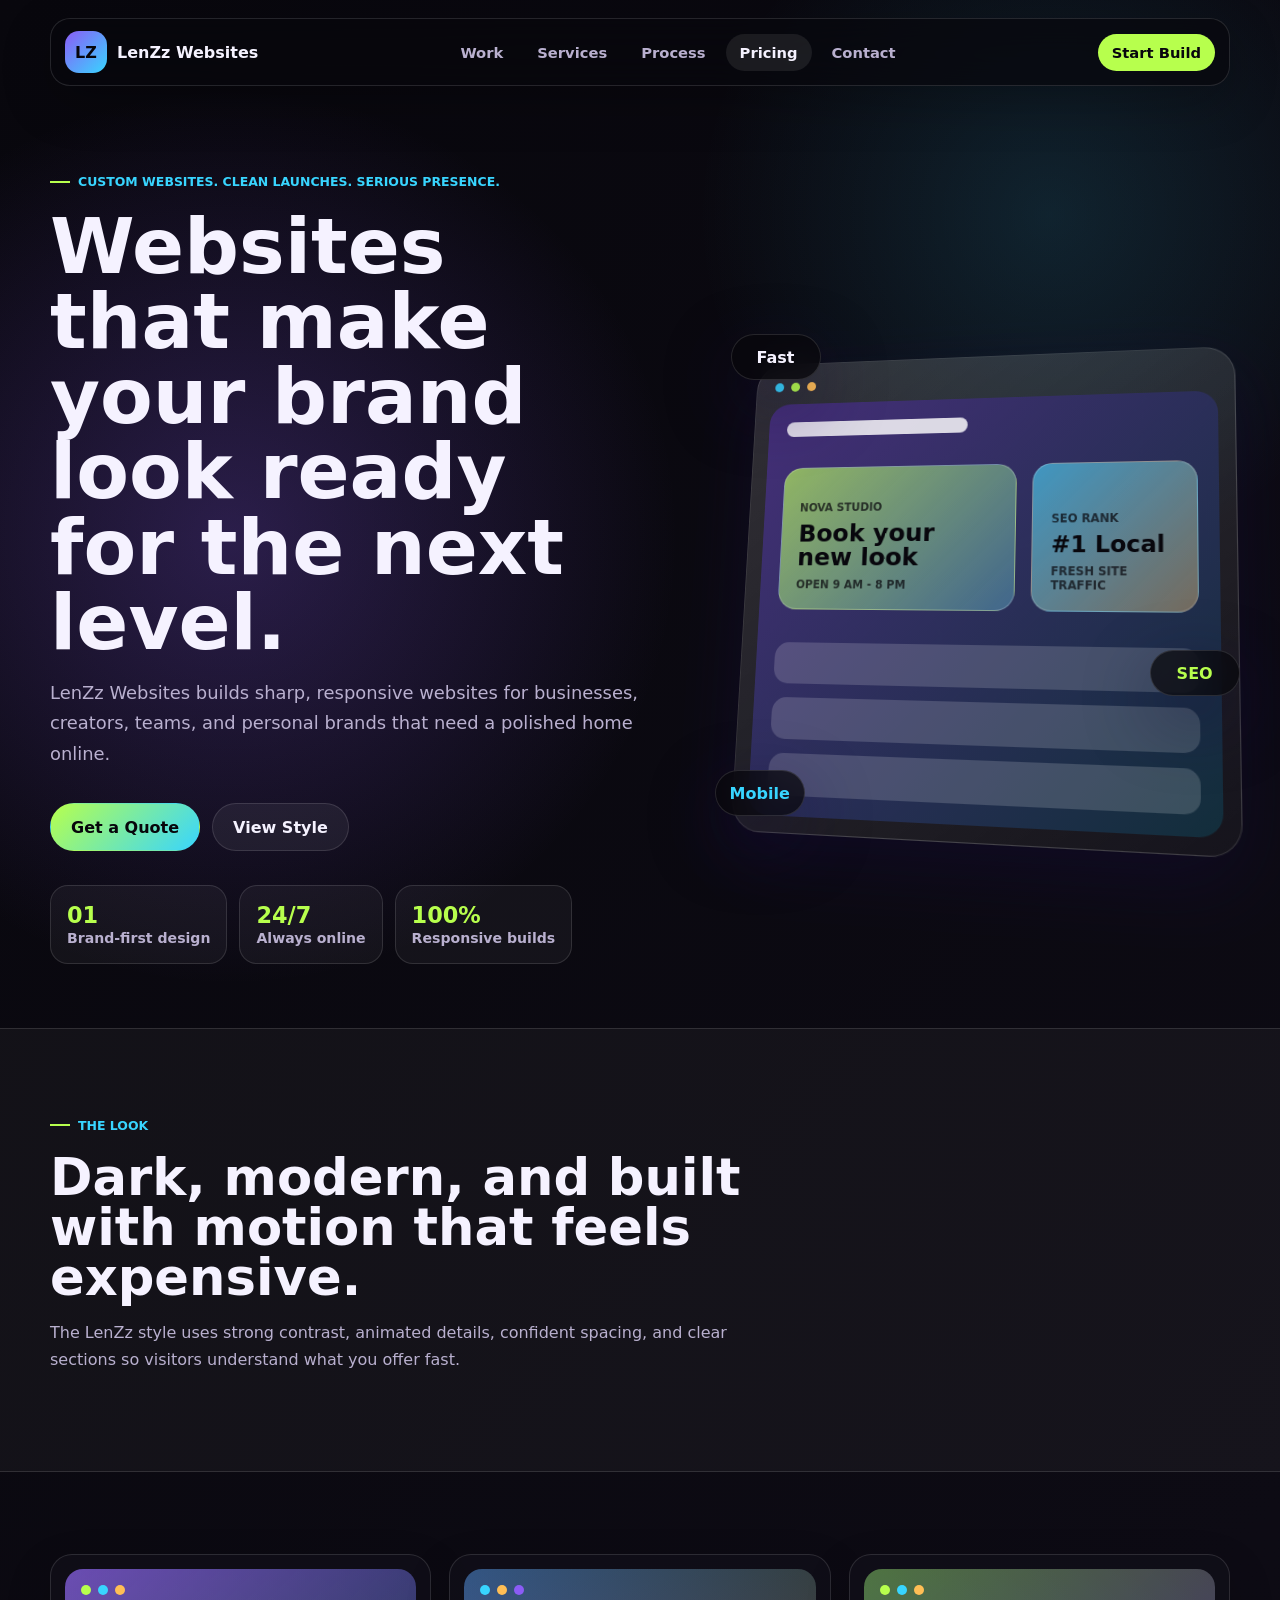
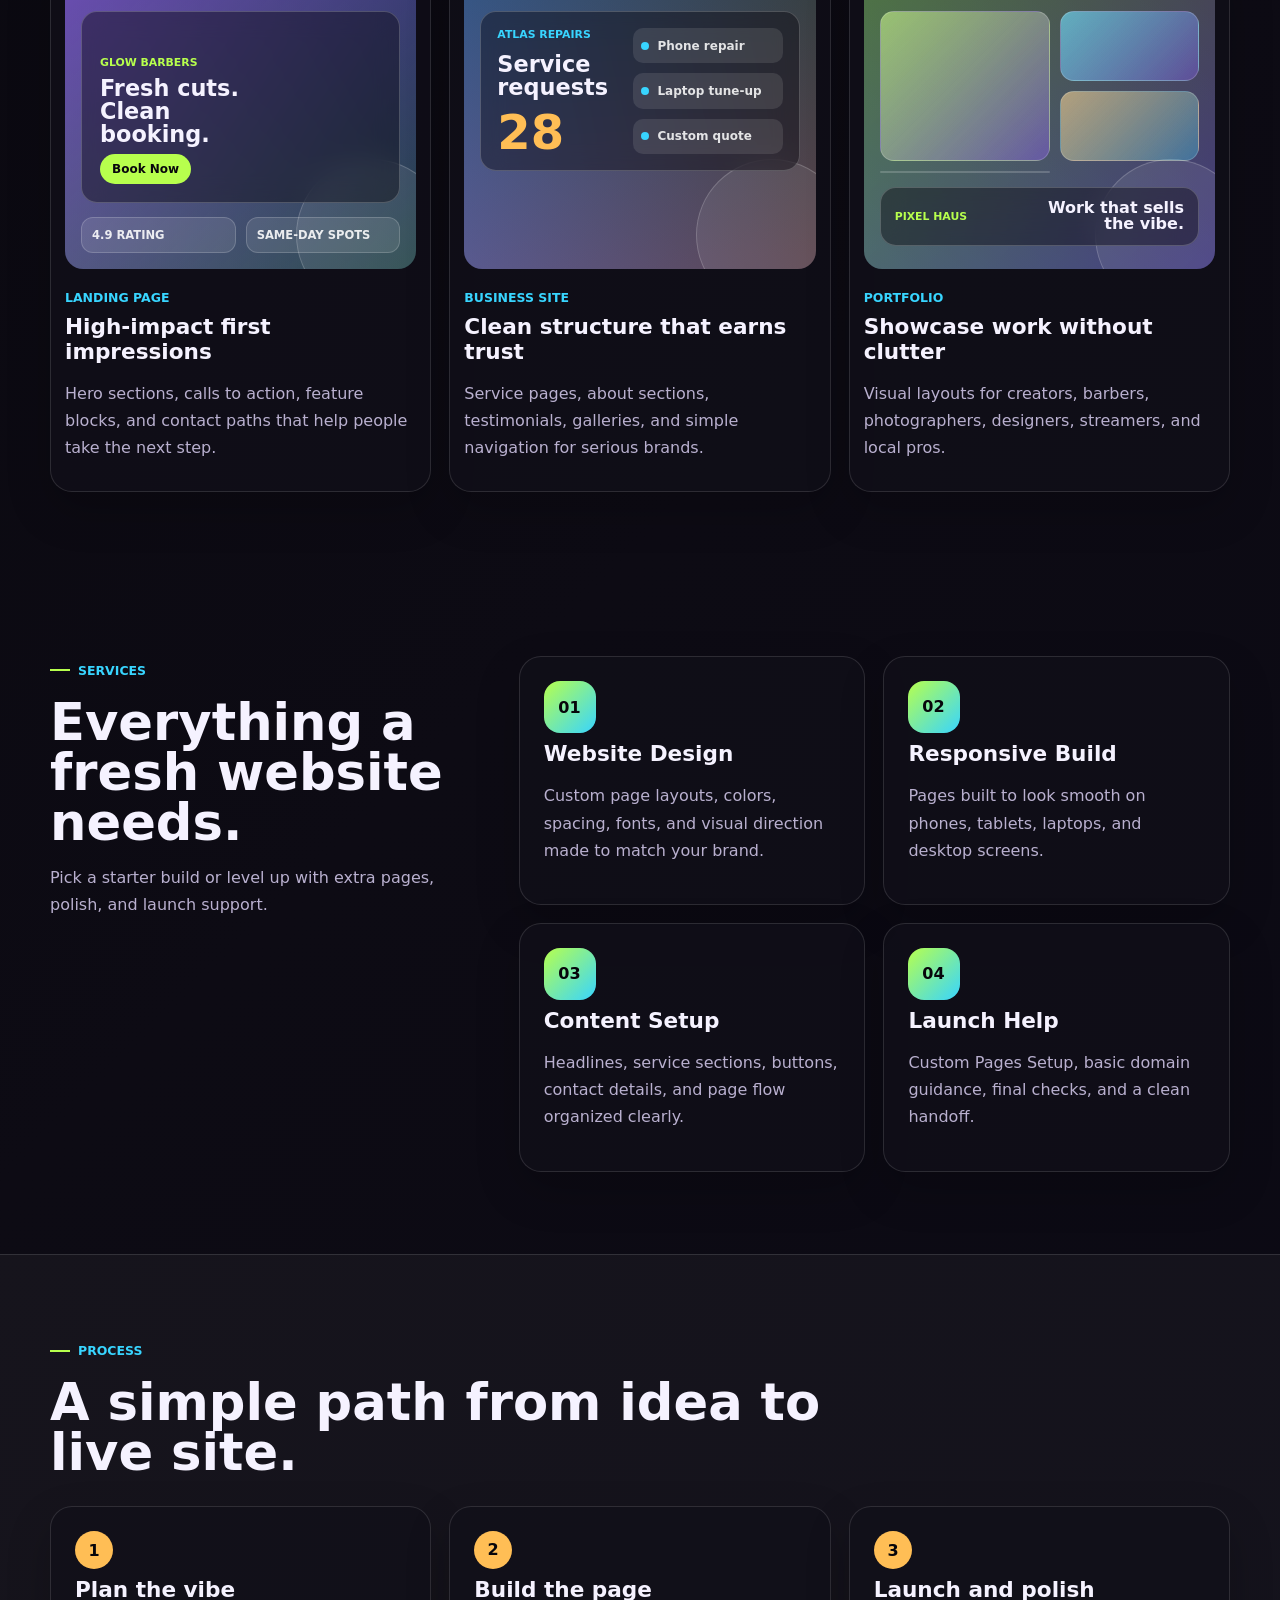
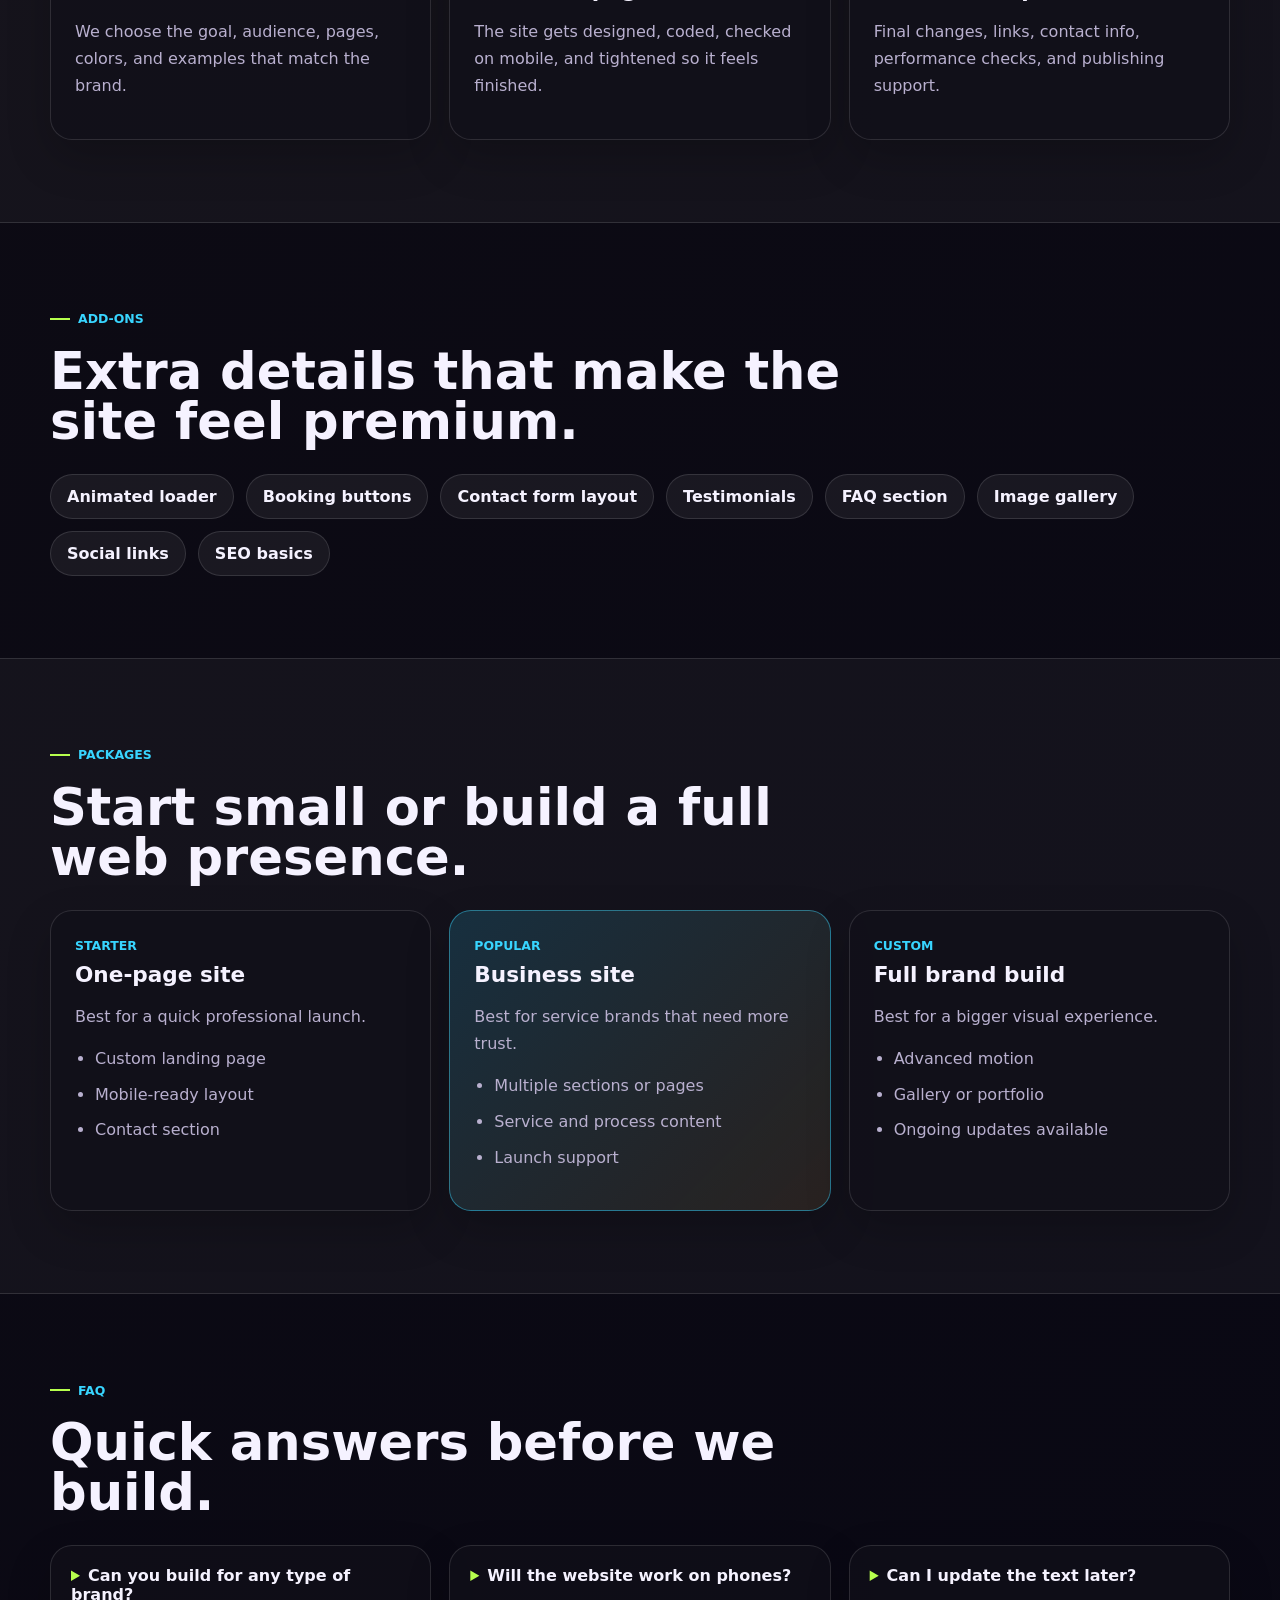
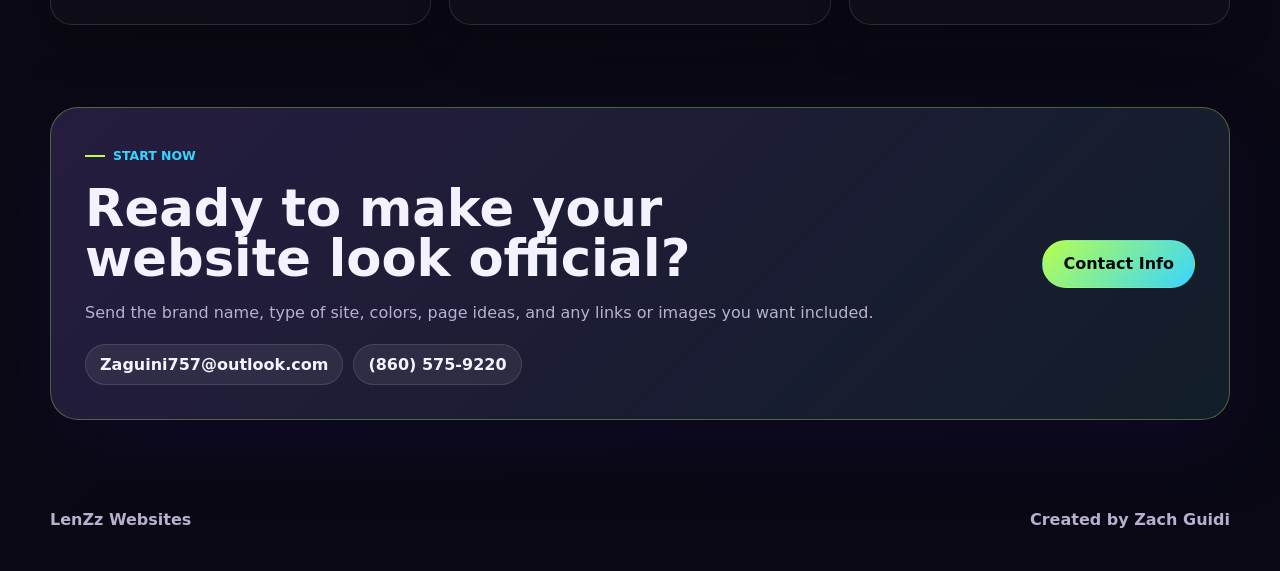
==== commit 11038195: "Update index.html" ====
--- a/index.html
+++ b/index.html
@@ -80,8 +80,8 @@
             </div>
           </div>
           <div class="floating-chip floating-chip--speed">Fast</div>
-          <div class="floating-chip floating-chip--seo">Simple</div>
-          <div class="floating-chip floating-chip--mobile">Mobile Ready</div>
+          <div class="floating-chip floating-chip--seo">SEO</div>
+          <div class="floating-chip floating-chip--mobile">Mobile</div>
         </div>
       </section>
 
